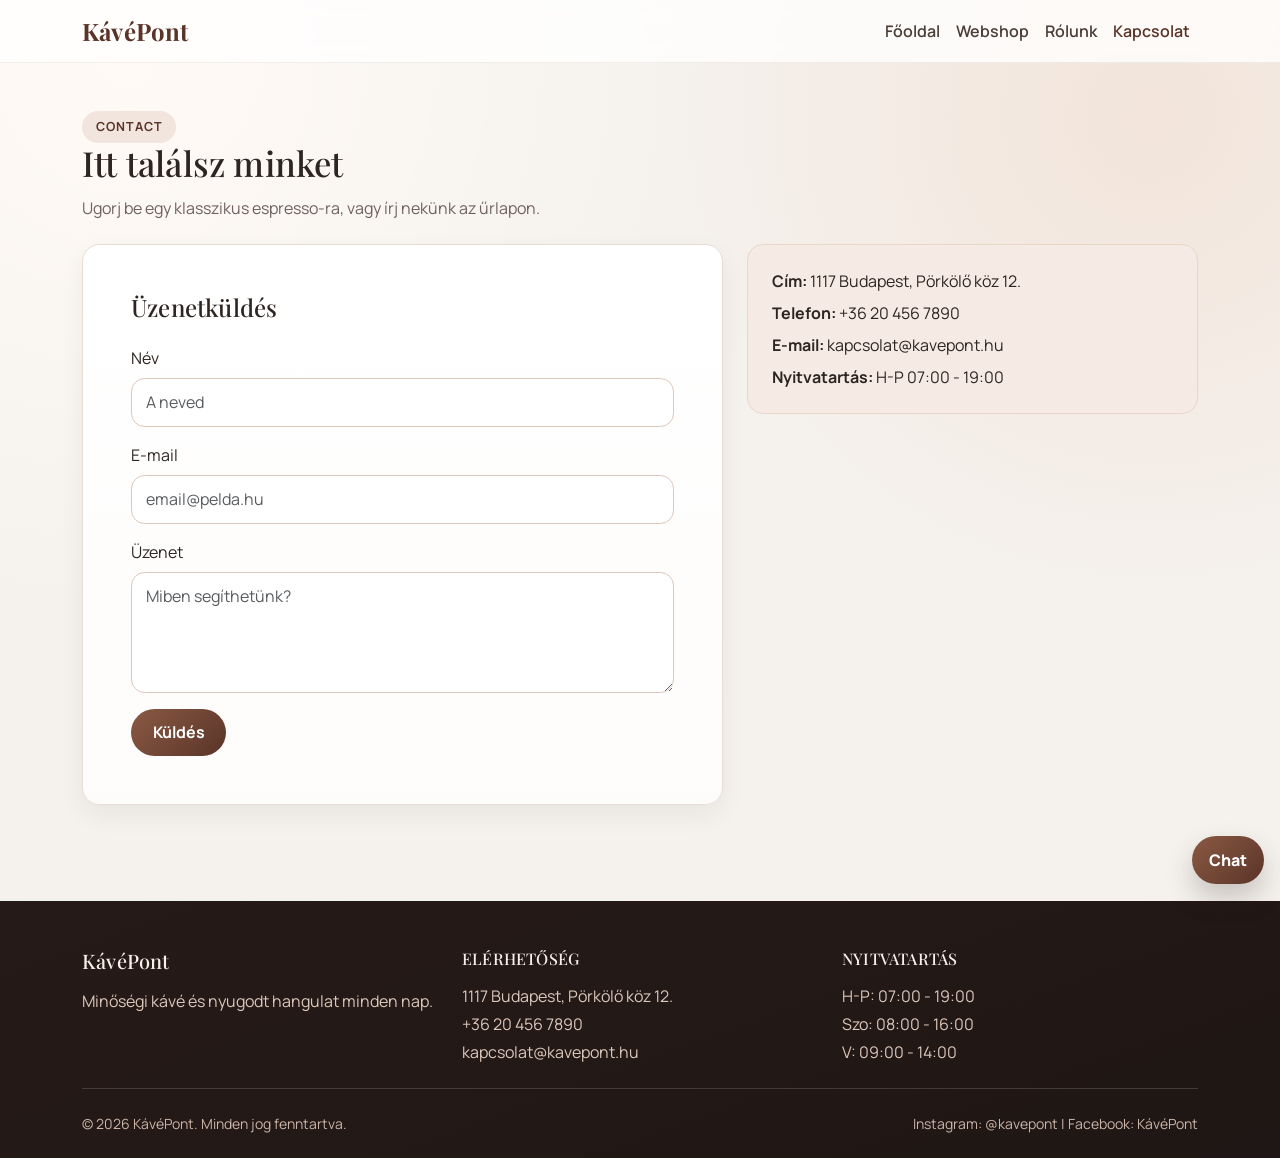
==== kapcsolat.html @ 7233e3cb "commit0304" ====
﻿<!DOCTYPE html>
<html lang="hu">
<head>
    <meta charset="UTF-8">
    <meta name="viewport" content="width=device-width, initial-scale=1.0">
    <title>KávéPont | Kapcsolat</title>
    <link rel="preconnect" href="https://fonts.googleapis.com">
    <link rel="preconnect" href="https://fonts.gstatic.com" crossorigin>
    <link href="https://fonts.googleapis.com/css2?family=Manrope:wght@400;500;600;700;800&family=Playfair+Display:wght@600;700;800&display=swap" rel="stylesheet">
    <link href="https://cdn.jsdelivr.net/npm/bootstrap@5.3.3/dist/css/bootstrap.min.css" rel="stylesheet" integrity="sha384-QWTKZyjpPEjISv5WaRU9OFeRpok6YctnYmDr5pNlyT2bRjXh0JMhjY6hW+ALEwIH" crossorigin="anonymous">
    <link rel="stylesheet" href="styles.css">
</head>
<body>
    <nav class="navbar navbar-expand-lg glass-nav sticky-top">
        <div class="container">
            <a class="navbar-brand brand-text" href="index.html">KávéPont</a>
            <button class="navbar-toggler" type="button" data-bs-toggle="collapse" data-bs-target="#mainNav" aria-controls="mainNav" aria-expanded="false" aria-label="Navigáció váltása">
                <span class="navbar-toggler-icon"></span>
            </button>
            <div class="collapse navbar-collapse" id="mainNav">
                <ul class="navbar-nav ms-auto mb-2 mb-lg-0">
                    <li class="nav-item"><a class="nav-link" href="index.html">Főoldal</a></li>
                    <li class="nav-item"><a class="nav-link" href="menu.html">Webshop</a></li>
                    <li class="nav-item"><a class="nav-link" href="rolunk.html">Rólunk</a></li>
                    <li class="nav-item"><a class="nav-link active" aria-current="page" href="kapcsolat.html">Kapcsolat</a></li>
                </ul>
            </div>
        </div>
    </nav>

    <main class="py-5">
        <div class="container">
            <div class="row g-4 align-items-center mb-2">
                <div class="col-lg-6 fade-up">
                    <span class="kicker">Contact</span>
                    <h1 class="section-title">Itt találsz minket</h1>
                    <p class="section-lead">Ugorj be egy klasszikus espresso-ra, vagy írj nekünk az űrlapon.</p>
                </div>
                <div class="col-lg-6 fade-up delay-1">

                </div>
            </div>

            <div class="row g-4">

                <div class="col-lg-7 fade-up delay-2">
                    <div class="soft-card p-4 p-md-5">
                        <h2 class="h4 mb-4">Üzenetküldés</h2>
                        <form>
                            <div class="mb-3">
                                <label for="name" class="form-label">Név</label>
                                <input type="text" class="form-control clean-input" id="name" placeholder="A neved">
                            </div>
                            <div class="mb-3">
                                <label for="email" class="form-label">E-mail</label>
                                <input type="email" class="form-control clean-input" id="email" placeholder="email@pelda.hu">
                            </div>
                            <div class="mb-3">
                                <label for="message" class="form-label">Üzenet</label>
                                <textarea class="form-control clean-input" id="message" rows="4" placeholder="Miben segíthetünk?"></textarea>
                            </div>
                            <button type="submit" class="btn btn-coffee">Küldés</button>
                        </form>
                    </div>
                </div>

                                <div class="col-lg-5 fade-up delay-1">
                    <div class="contact-block p-4">
                        <p class="mb-2"><strong>Cím:</strong> 1117 Budapest, Pörkölő köz 12.</p>
                        <p class="mb-2"><strong>Telefon:</strong> +36 20 456 7890</p>
                        <p class="mb-2"><strong>E-mail:</strong> kapcsolat@kavepont.hu</p>
                        <p class="mb-0"><strong>Nyitvatartás:</strong> H-P 07:00 - 19:00</p>
                    </div>
                </div>
            </div>
        </div>
    </main>

    <footer class="footer-section pt-5 pb-4">
        <div class="container">
            <div class="row g-4">
                <div class="col-md-4">
                    <h3 class="h5 mb-3">KávéPont</h3>
                    <p class="mb-0 text-footer">Minőségi kávé és nyugodt hangulat minden nap.</p>
                </div>
                <div class="col-md-4">
                    <h3 class="h6 text-uppercase mb-3">Elérhetőség</h3>
                    <p class="mb-1 text-footer">1117 Budapest, Pörkölő köz 12.</p>
                    <p class="mb-1 text-footer">+36 20 456 7890</p>
                    <p class="mb-0 text-footer">kapcsolat@kavepont.hu</p>
                </div>
                <div class="col-md-4">
                    <h3 class="h6 text-uppercase mb-3">Nyitvatartás</h3>
                    <p class="mb-1 text-footer">H-P: 07:00 - 19:00</p>
                    <p class="mb-1 text-footer">Szo: 08:00 - 16:00</p>
                    <p class="mb-0 text-footer">V: 09:00 - 14:00</p>
                </div>
            </div>
            <div class="d-flex flex-column flex-md-row justify-content-between align-items-md-center pt-4 mt-4 border-top footer-bottom">
                <small>&copy; 2026 KávéPont. Minden jog fenntartva.</small>
                <small>Instagram: @kavepont | Facebook: KávéPont</small>
            </div>
        </div>
    </footer>

    <script src="https://cdn.jsdelivr.net/npm/bootstrap@5.3.3/dist/js/bootstrap.bundle.min.js" integrity="sha384-YvpcrYf0tY3lHB60NNkmXc5s9fDVZLESaAA55NDzOxhy9GkcIdslK1eN7N6jIeHz" crossorigin="anonymous"></script>
    <script src="chatbot.js"></script>
</body>
</html>
---- styles.css ----
:root {
    --bg-main: #f5f2ee;
    --bg-soft: #fbf9f6;
    --bg-dark: #1f1715;
    --coffee-700: #5a3428;
    --coffee-500: #8a5a44;
    --coffee-300: #d8b9a7;
    --text-main: #2d2522;
    --text-soft: #6f625c;
    --line: #e8ddd4;
    --white: #ffffff;
}

* {
    box-sizing: border-box;
}

body {
    font-family: "Manrope", sans-serif;
    color: var(--text-main);
    background:
        radial-gradient(circle at 10% 5%, #fffaf5 0%, transparent 35%),
        radial-gradient(circle at 90% 10%, #f2e4da 0%, transparent 33%),
        var(--bg-main);
}

h1,
h2,
h3,
h4,
h5,
h6,
.brand-text {
    font-family: "Playfair Display", serif;
    letter-spacing: 0.2px;
}

.brand-text {
    color: var(--coffee-700);
    font-weight: 700;
    font-size: 1.5rem;
}

.glass-nav {
    background-color: rgba(255, 255, 255, 0.78) !important;
    backdrop-filter: blur(10px);
    border-bottom: 1px solid rgba(90, 52, 40, 0.08) !important;
}

.nav-link {
    font-weight: 600;
    color: #4b3d37;
}

.nav-link.active {
    color: var(--coffee-700) !important;
}

.hero-section {
    position: relative;
    padding: 5.5rem 0 4rem;
    overflow: hidden;
}

.hero-section::before {
    content: "";
    position: absolute;
    right: -120px;
    top: -120px;
    width: 360px;
    height: 360px;
    background: radial-gradient(circle, rgba(138, 90, 68, 0.22) 0%, rgba(138, 90, 68, 0) 70%);
    pointer-events: none;
}

.kicker {
    display: inline-block;
    padding: 0.42rem 0.85rem;
    border-radius: 999px;
    background-color: #f1e5dd;
    color: var(--coffee-700);
    font-size: 0.78rem;
    font-weight: 700;
    text-transform: uppercase;
    letter-spacing: 0.08em;
}

.hero-title {
    font-size: clamp(2rem, 4vw, 3.5rem);
    line-height: 1.08;
    margin-top: 1rem;
    margin-bottom: 1rem;
}

.hero-sub {
    color: var(--text-soft);
    font-size: 1.05rem;
    max-width: 560px;
}

.btn-coffee {
    background: linear-gradient(135deg, var(--coffee-500), var(--coffee-700));
    border: none;
    color: #fff;
    border-radius: 999px;
    padding: 0.72rem 1.35rem;
    font-weight: 700;
}

.btn-coffee:hover,
.btn-coffee:focus {
    color: #fff;
    filter: brightness(0.95);
}

.btn-coffee-outline {
    border: 1px solid #cfae9b;
    color: var(--coffee-700);
    background: #fff;
    border-radius: 999px;
    padding: 0.72rem 1.2rem;
    font-weight: 700;
}

.btn-coffee-outline:hover {
    background: #f5ebe4;
    color: var(--coffee-700);
}

.page-photo {
    width: 100%;
    max-height: 460px;
    object-fit: cover;
    border-radius: 1.2rem;
}

.hero-photo {
    box-shadow: 0 24px 55px rgba(48, 33, 24, 0.18);
}

.feature-photo {
    height: 220px;
    object-fit: cover;
}

.soft-card {
    border: 1px solid var(--line);
    background: linear-gradient(180deg, #fff 0%, #fefcfb 100%);
    border-radius: 1.1rem;
    box-shadow: 0 10px 26px rgba(29, 18, 13, 0.06);
}

.soft-card:hover {
    transform: translateY(-4px);
    box-shadow: 0 18px 36px rgba(29, 18, 13, 0.1);
    transition: 0.28s ease;
}

.stats-wrap {
    background: #fff;
    border: 1px solid var(--line);
    border-radius: 1rem;
    padding: 1.2rem;
}

.stat-number {
    font-family: "Playfair Display", serif;
    font-size: 1.7rem;
    color: var(--coffee-700);
    margin-bottom: 0.2rem;
}

.section-title {
    font-size: clamp(1.6rem, 2.7vw, 2.35rem);
    margin-bottom: 0.7rem;
}

.section-lead {
    color: var(--text-soft);
    max-width: 650px;
}

.menu-item {
    border: 1px solid var(--line);
    background-color: #fff;
    border-radius: 1rem;
}

.shop-card .price {
    font-size: 1.05rem;
}

.product-badge {
    border: 1px solid #dec7b9;
    color: #6a4637 !important;
    font-weight: 700;
}

.qty-wrap {
    display: flex;
    align-items: center;
    gap: 0.25rem;
}

.qty-input {
    width: 76px;
    text-align: center;
}

.cart-panel {
    position: sticky;
    top: 88px;
}

.cart-count {
    background: #f1e5dd;
    border: 1px solid #dec7b9;
    color: #6a4637;
    font-weight: 700;
}

.cart-list {
    border-top: 1px solid var(--line);
    border-bottom: 1px solid var(--line);
    padding-top: 0.85rem;
    padding-bottom: 0.85rem;
}

.cart-item {
    display: flex;
    justify-content: space-between;
    align-items: center;
    gap: 0.75rem;
    margin-bottom: 0.55rem;
    color: var(--text-main);
}

.cart-item:last-child {
    margin-bottom: 0;
}

.cart-empty {
    color: var(--text-soft);
    margin-bottom: 0;
}

.btn-remove {
    border: 1px solid #d3b9aa;
    color: var(--coffee-700);
    background: #fff;
    border-radius: 999px;
    font-weight: 700;
}

.btn-remove:hover {
    background: #f5ebe4;
    color: var(--coffee-700);
}

.cart-summary {
    background: #f8f3ee;
    border: 1px solid #e8d6ca;
    border-radius: 0.9rem;
    padding: 0.9rem 1rem;
}

.total-row {
    padding-top: 0.45rem;
    margin-top: 0.35rem;
    border-top: 1px dashed #cfb5a4;
    font-size: 1.02rem;
}

.price {
    color: var(--coffee-700);
    font-weight: 800;
}

.about-box,
.contact-block {
    background-color: #f5ebe4;
    border: 1px solid #e8d6ca;
    border-radius: 1rem;
}

.story-card {
    border: 1px solid #e8d6ca;
    background: linear-gradient(180deg, #fffdfc 0%, #f8efe8 100%);
}

.timeline-wrap {
    border: 1px solid #eadccf;
    background: linear-gradient(145deg, #fffefc 0%, #f7eee7 100%);
}

.milestone-card {
    background: #fff;
    border: 1px solid #e9ddd4;
    border-radius: 0.9rem;
    padding: 1rem;
}

.milestone-year {
    font-family: "Playfair Display", serif;
    font-weight: 700;
    color: var(--coffee-700);
    margin-bottom: 0.35rem;
}

.clean-input {
    border-radius: 0.85rem;
    border-color: #dcc7bb;
    padding: 0.72rem 0.9rem;
}

.clean-input:focus {
    border-color: #b07a61;
    box-shadow: 0 0 0 0.25rem rgba(176, 122, 97, 0.18);
}

.footer-section {
    background: linear-gradient(160deg, #261a17 0%, #1f1715 100%);
    color: #f8efe8;
    margin-top: 3rem;
}

.text-footer {
    color: #dcc7bb;
}

.footer-bottom {
    border-color: rgba(255, 255, 255, 0.15) !important;
    color: #cbb4a8;
}

.fade-up {
    animation: fadeUp 0.75s ease both;
}

.delay-1 {
    animation-delay: 0.12s;
}

.delay-2 {
    animation-delay: 0.24s;
}

.delay-3 {
    animation-delay: 0.36s;
}

@keyframes fadeUp {
    from {
        opacity: 0;
        transform: translateY(16px);
    }
    to {
        opacity: 1;
        transform: translateY(0);
    }
}

@media (max-width: 991px) {
    .hero-section {
        padding-top: 4rem;
    }

    .hero-sub {
        max-width: 100%;
    }
}

/* Webshop redesign */
.shop-main {
    position: relative;
}

.shop-main::before {
    content: "";
    position: absolute;
    inset: 1.8rem auto auto 6%;
    width: 220px;
    height: 220px;
    background: radial-gradient(circle, rgba(138, 90, 68, 0.2) 0%, rgba(138, 90, 68, 0) 70%);
    pointer-events: none;
    z-index: -1;
}

.shop-main::after {
    content: "";
    position: absolute;
    inset: auto 5% 2.2rem auto;
    width: 260px;
    height: 260px;
    background: radial-gradient(circle, rgba(216, 185, 167, 0.35) 0%, rgba(216, 185, 167, 0) 72%);
    pointer-events: none;
    z-index: -1;
}

.shop-hero {
    border: 1px solid #eadccf;
    background: linear-gradient(130deg, #fffefc 0%, #f8f0ea 54%, #f4e7de 100%);
    box-shadow: 0 20px 48px rgba(45, 28, 20, 0.09);
}

.shop-hero-photo {
    height: 100%;
    min-height: 280px;
    border-radius: 0;
    object-fit: cover;
}

.shop-hero-media {
    border-left: 1px solid rgba(120, 78, 59, 0.14);
}

.shop-highlights {
    display: flex;
    flex-wrap: wrap;
    gap: 0.55rem;
}

.shop-pill {
    border: 1px solid #d7bcae;
    border-radius: 999px;
    padding: 0.45rem 0.78rem;
    font-size: 0.83rem;
    font-weight: 700;
    color: #6a4637;
    background: rgba(255, 255, 255, 0.78);
}

.shop-grid-head {
    border: 1px solid #eadccf;
    border-radius: 1rem;
    padding: 1rem 1.15rem;
    background: rgba(255, 255, 255, 0.72);
    backdrop-filter: blur(3px);
}

.shop-count {
    border: 1px solid #dec7b9;
    border-radius: 999px;
    background: #fff;
    color: #6a4637;
    font-weight: 700;
    font-size: 0.86rem;
    padding: 0.34rem 0.78rem;
}

.products-grid > [class*="col-"] {
    display: flex;
}

.product-card {
    width: 100%;
    border: 1px solid #eadacd;
    background: linear-gradient(180deg, #fffeff 0%, #fcf6f1 100%);
    transition: transform 0.28s ease, box-shadow 0.28s ease;
}

.product-card .feature-photo {
    height: 214px;
    transition: transform 0.32s ease;
}

.product-card:hover {
    transform: translateY(-6px);
    box-shadow: 0 20px 34px rgba(33, 20, 14, 0.12);
}

.product-card:hover .feature-photo {
    transform: scale(1.035);
}

.product-badge {
    border: 1px solid #d6b9a9;
    color: #6a4637 !important;
    background: #fffaf6 !important;
    font-weight: 800;
    letter-spacing: 0.02em;
}

.product-copy {
    min-height: 48px;
}

.product-meta {
    border-top: 1px dashed #dec8ba;
    padding-top: 0.75rem;
}

.qty-wrap-modern {
    border: 1px solid #dbc3b4;
    border-radius: 999px;
    background: #fff;
    padding: 0.22rem 0.32rem 0.22rem 0.66rem;
    gap: 0.45rem;
}

.qty-wrap-modern .form-label {
    font-size: 0.78rem;
    color: var(--text-soft);
    font-weight: 700;
}

.qty-wrap-modern .qty-input {
    width: 66px;
    height: 2rem;
    border: 0;
    background: #f7eee8;
    border-radius: 999px;
    font-weight: 700;
    padding: 0.2rem 0.35rem;
}

.qty-wrap-modern .qty-input:focus {
    box-shadow: 0 0 0 0.16rem rgba(176, 122, 97, 0.2);
}

.cart-aside .cart-panel {
    background: linear-gradient(165deg, #fffdfa 0%, #f8ede4 100%);
    border: 1px solid #e6d3c7;
    box-shadow: 0 16px 34px rgba(31, 20, 14, 0.1);
}

.cart-nav-btn {
    display: inline-flex;
    align-items: center;
}

.shop-cart-modal {
    border: 1px solid #e6d3c7;
    border-radius: 1rem;
    background: linear-gradient(165deg, #fffdfa 0%, #f8ede4 100%);
}

.shop-cart-modal .modal-body {
    padding-top: 0.5rem;
}

.cart-helper {
    color: var(--text-soft);
    font-size: 0.9rem;
}

.cart-list {
    max-height: 290px;
    overflow-y: auto;
    scrollbar-width: thin;
}

.cart-item {
    padding: 0.5rem 0;
    margin-bottom: 0;
    border-bottom: 1px dashed #d7bfae;
}

.cart-item:last-child {
    border-bottom: 0;
}

.checkout-note {
    color: var(--text-soft);
    font-size: 0.84rem;
}

@media (max-width: 991px) {
    .shop-hero-media {
        border-left: 0;
        border-top: 1px solid rgba(120, 78, 59, 0.14);
    }

    .shop-hero-photo {
        min-height: 240px;
    }

    .shop-grid-head {
        padding: 0.95rem 1rem;
    }
}

@media (max-width: 575px) {
    .product-copy {
        min-height: auto;
    }

    .product-meta {
        align-items: flex-start !important;
        flex-direction: column;
        gap: 0.7rem;
    }

    .qty-wrap-modern {
        width: 100%;
        justify-content: space-between;
    }
}

/* Chatbot */
.chatbot-widget {
    position: fixed;
    right: 1rem;
    bottom: 1rem;
    z-index: 1200;
    display: flex;
    flex-direction: column;
    align-items: flex-end;
    gap: 0.7rem;
}

.chatbot-toggle {
    border: 0;
    border-radius: 999px;
    padding: 0.75rem 1.05rem;
    font-weight: 800;
    color: #fff;
    background: linear-gradient(135deg, var(--coffee-500), var(--coffee-700));
    box-shadow: 0 14px 28px rgba(40, 25, 17, 0.22);
    transition: transform 0.2s ease, filter 0.2s ease;
}

.chatbot-toggle:hover {
    transform: translateY(-2px);
    filter: brightness(0.96);
}

.chatbot-panel {
    width: min(360px, calc(100vw - 1.4rem));
    max-height: min(72vh, 560px);
    display: none;
    flex-direction: column;
    border: 1px solid #e3d1c5;
    border-radius: 1rem;
    overflow: hidden;
    background: #fffdfa;
    box-shadow: 0 22px 42px rgba(28, 19, 14, 0.2);
}

.chatbot-panel.is-open {
    display: flex;
    animation: chatbotIn 0.2s ease;
}

.chatbot-header {
    display: flex;
    justify-content: space-between;
    align-items: center;
    gap: 1rem;
    padding: 0.9rem 0.95rem;
    background: linear-gradient(170deg, #f6e8de 0%, #fdf7f2 100%);
    border-bottom: 1px solid #eadacc;
}

.chatbot-title {
    margin: 0;
    font-family: "Playfair Display", serif;
    font-size: 1rem;
    color: var(--coffee-700);
}

.chatbot-subtitle {
    margin: 0.1rem 0 0;
    font-size: 0.77rem;
    color: var(--text-soft);
}

.chatbot-close {
    border: 1px solid #d6b9a8;
    border-radius: 999px;
    width: 1.9rem;
    height: 1.9rem;
    background: #fff;
    color: #6a4637;
    font-weight: 800;
    line-height: 1;
}

.chatbot-quick {
    display: flex;
    flex-wrap: wrap;
    gap: 0.38rem;
    padding: 0.72rem 0.8rem 0.4rem;
    border-bottom: 1px solid #f0dfd4;
    background: #fffcf9;
}

.chatbot-quick button {
    border: 1px solid #dcc2b3;
    border-radius: 999px;
    background: #fff;
    color: #654537;
    font-size: 0.76rem;
    font-weight: 700;
    padding: 0.32rem 0.62rem;
    transition: background-color 0.2s ease, border-color 0.2s ease;
}

.chatbot-quick button:hover {
    background: #f8ede5;
    border-color: #cea894;
}

.chatbot-messages {
    min-height: 210px;
    max-height: 340px;
    overflow-y: auto;
    padding: 0.95rem;
    display: flex;
    flex-direction: column;
    gap: 0.62rem;
    background:
        radial-gradient(circle at 100% 0%, #fff4ec 0%, transparent 35%),
        #fffdfa;
}

.chatbot-row {
    display: flex;
}

.chatbot-row.user {
    justify-content: flex-end;
}

.chatbot-row.bot {
    justify-content: flex-start;
}

.chatbot-bubble {
    margin: 0;
    border-radius: 0.88rem;
    padding: 0.6rem 0.72rem;
    max-width: 88%;
    font-size: 0.9rem;
    line-height: 1.35;
    white-space: pre-line;
}

.chatbot-row.bot .chatbot-bubble {
    background: #f2e6dc;
    color: #4a3831;
}

.chatbot-row.user .chatbot-bubble {
    background: linear-gradient(135deg, var(--coffee-500), var(--coffee-700));
    color: #fff;
}

.chatbot-bubble.typing {
    font-style: italic;
    opacity: 0.82;
}

.chatbot-form {
    display: flex;
    gap: 0.5rem;
    padding: 0.78rem;
    border-top: 1px solid #eadacc;
    background: #fff;
}

.chatbot-form input {
    flex: 1;
    min-width: 0;
    border: 1px solid #dbc3b4;
    border-radius: 999px;
    padding: 0.54rem 0.78rem;
    font-size: 0.9rem;
}

.chatbot-form input:focus {
    outline: 0;
    border-color: #b07a61;
    box-shadow: 0 0 0 0.2rem rgba(176, 122, 97, 0.14);
}

.chatbot-form button {
    border: 0;
    border-radius: 999px;
    padding: 0.54rem 0.86rem;
    background: var(--coffee-700);
    color: #fff;
    font-weight: 700;
}

.chatbot-form button:disabled {
    opacity: 0.65;
    cursor: not-allowed;
}

.chatbot-note {
    margin: 0;
    padding: 0 0.85rem 0.76rem;
    color: var(--text-soft);
    font-size: 0.72rem;
    background: #fff;
}

@keyframes chatbotIn {
    from {
        opacity: 0;
        transform: translateY(8px) scale(0.985);
    }
    to {
        opacity: 1;
        transform: translateY(0) scale(1);
    }
}

@media (max-width: 575px) {
    .chatbot-widget {
        right: 0.6rem;
        bottom: 0.6rem;
    }

    .chatbot-toggle {
        padding: 0.72rem 0.95rem;
    }
}
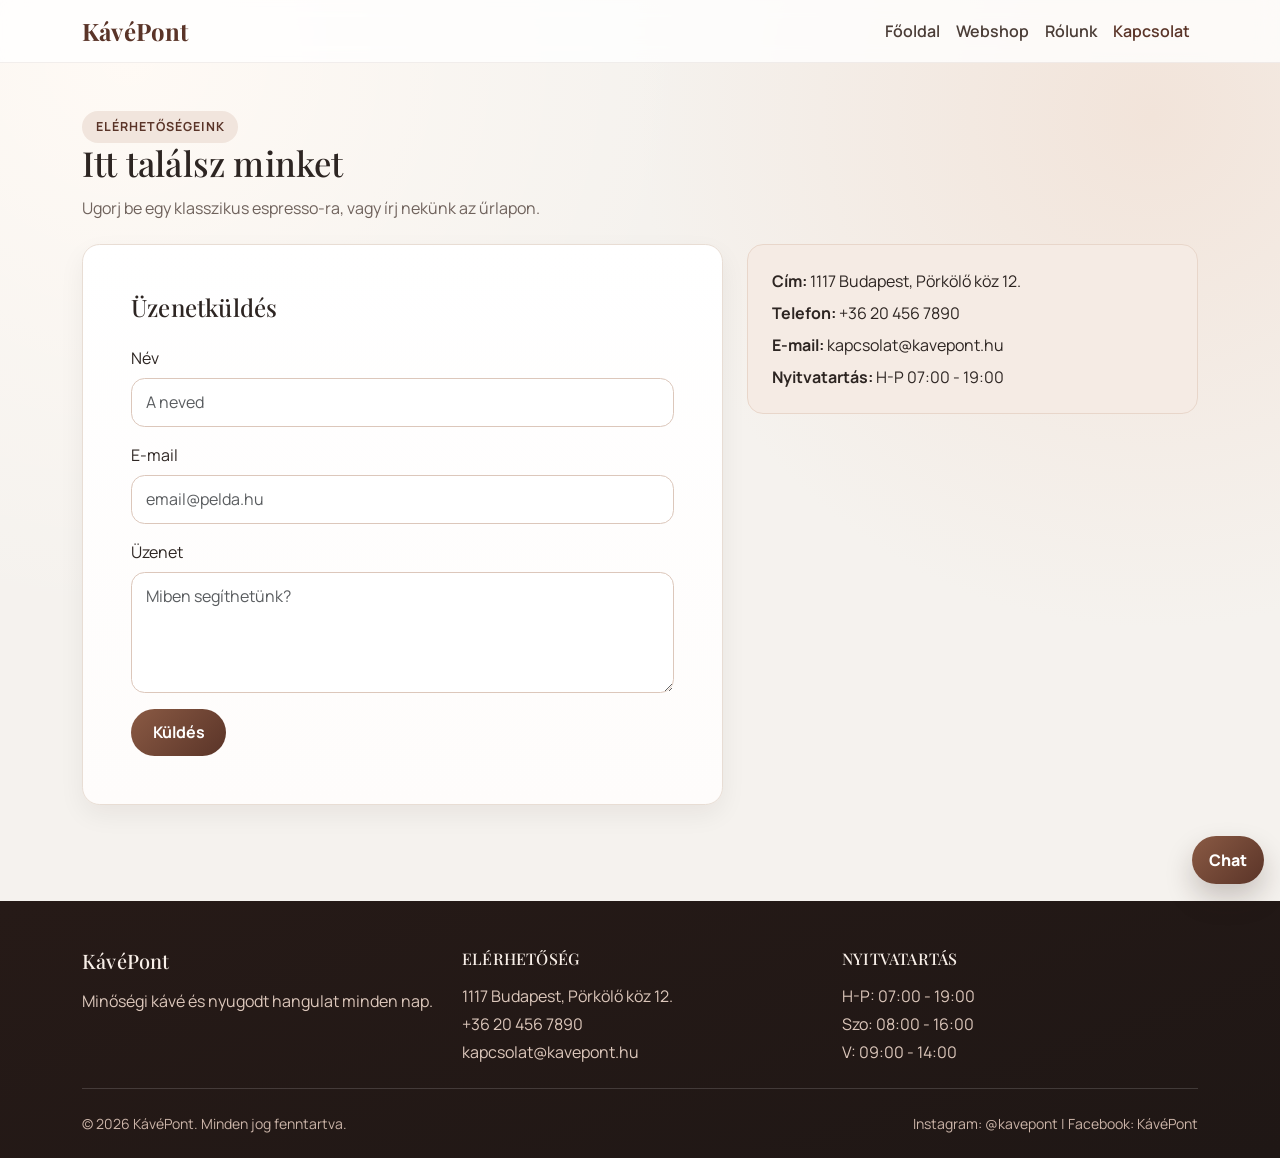
==== commit 5e55c75e: "javitasok" ====
--- a/kapcsolat.html
+++ b/kapcsolat.html
@@ -32,7 +32,7 @@
         <div class="container">
             <div class="row g-4 align-items-center mb-2">
                 <div class="col-lg-6 fade-up">
-                    <span class="kicker">Contact</span>
+                    <span class="kicker">Elérhetőségeink</span>
                     <h1 class="section-title">Itt találsz minket</h1>
                     <p class="section-lead">Ugorj be egy klasszikus espresso-ra, vagy írj nekünk az űrlapon.</p>
                 </div>
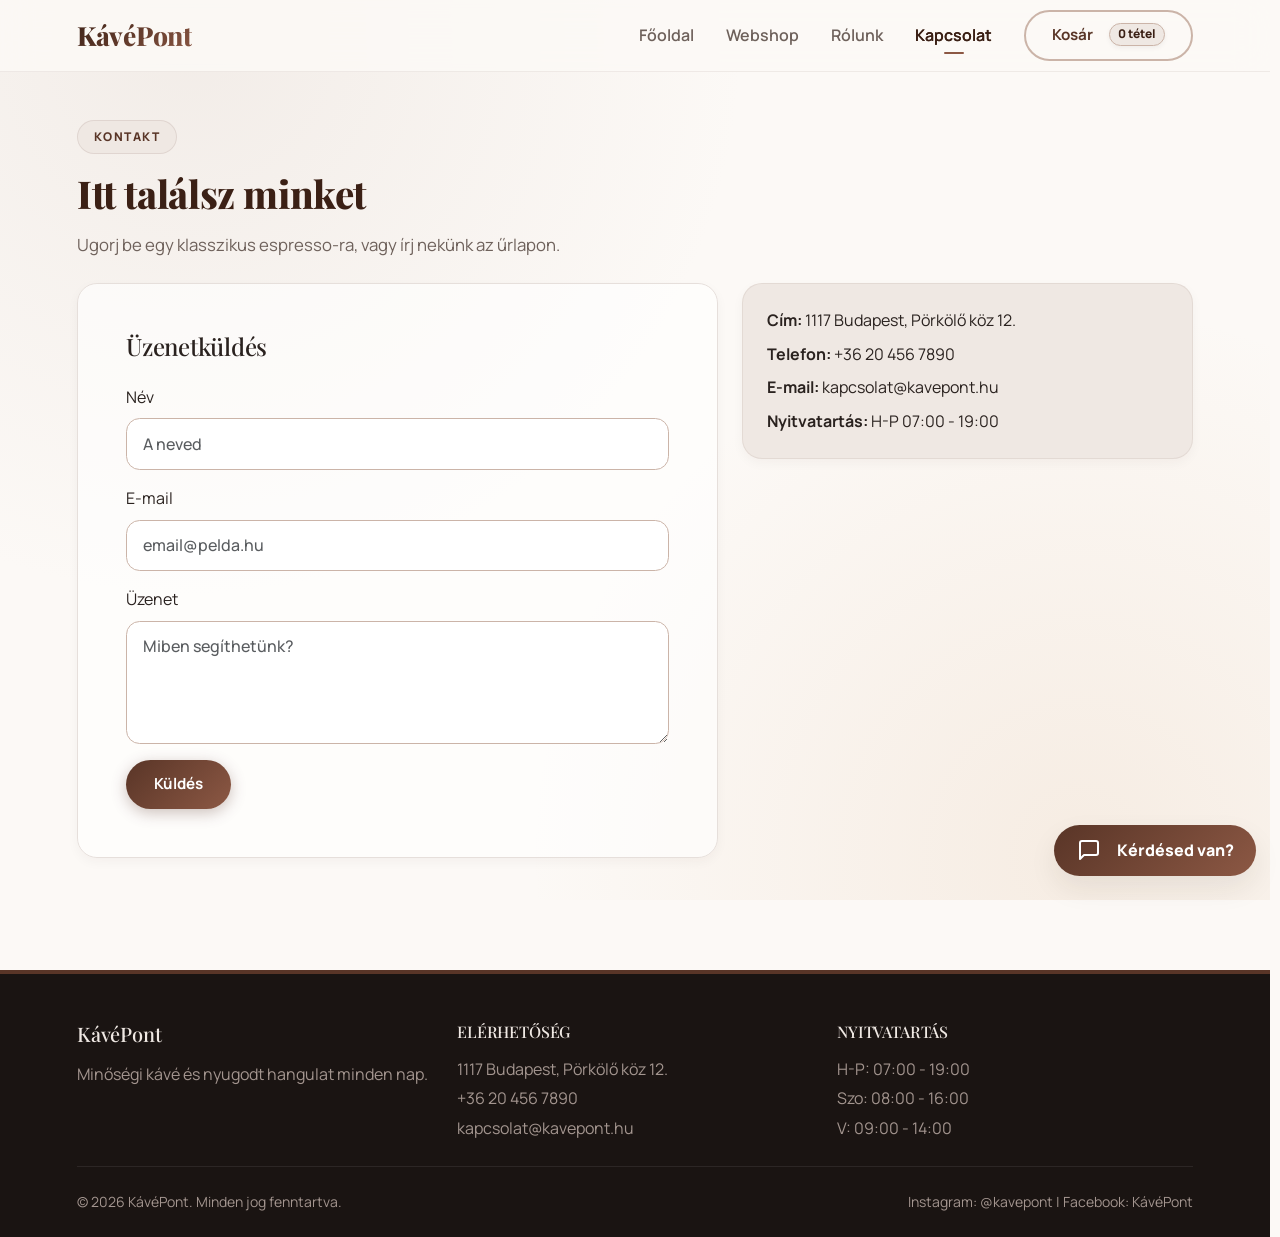
==== commit 5342dd27: "vego simitasok" ====
--- a/kapcsolat.html
+++ b/kapcsolat.html
@@ -1,20 +1,26 @@
 ﻿<!DOCTYPE html>
 <html lang="hu">
+
 <head>
     <meta charset="UTF-8">
     <meta name="viewport" content="width=device-width, initial-scale=1.0">
     <title>KávéPont | Kapcsolat</title>
     <link rel="preconnect" href="https://fonts.googleapis.com">
     <link rel="preconnect" href="https://fonts.gstatic.com" crossorigin>
-    <link href="https://fonts.googleapis.com/css2?family=Manrope:wght@400;500;600;700;800&family=Playfair+Display:wght@600;700;800&display=swap" rel="stylesheet">
-    <link href="https://cdn.jsdelivr.net/npm/bootstrap@5.3.3/dist/css/bootstrap.min.css" rel="stylesheet" integrity="sha384-QWTKZyjpPEjISv5WaRU9OFeRpok6YctnYmDr5pNlyT2bRjXh0JMhjY6hW+ALEwIH" crossorigin="anonymous">
+    <link
+        href="https://fonts.googleapis.com/css2?family=Manrope:wght@400;500;600;700;800&family=Playfair+Display:wght@600;700;800&display=block"
+        rel="stylesheet">
+    <link href="https://cdn.jsdelivr.net/npm/bootstrap@5.3.3/dist/css/bootstrap.min.css" rel="stylesheet"
+        integrity="sha384-QWTKZyjpPEjISv5WaRU9OFeRpok6YctnYmDr5pNlyT2bRjXh0JMhjY6hW+ALEwIH" crossorigin="anonymous">
     <link rel="stylesheet" href="styles.css">
 </head>
+
 <body>
-    <nav class="navbar navbar-expand-lg glass-nav sticky-top">
+    <nav class="navbar navbar-expand-lg glass-nav">
         <div class="container">
             <a class="navbar-brand brand-text" href="index.html">KávéPont</a>
-            <button class="navbar-toggler" type="button" data-bs-toggle="collapse" data-bs-target="#mainNav" aria-controls="mainNav" aria-expanded="false" aria-label="Navigáció váltása">
+            <button class="navbar-toggler" type="button" data-bs-toggle="collapse" data-bs-target="#mainNav"
+                aria-controls="mainNav" aria-expanded="false" aria-label="Navigáció váltása">
                 <span class="navbar-toggler-icon"></span>
             </button>
             <div class="collapse navbar-collapse" id="mainNav">
@@ -22,8 +28,16 @@
                     <li class="nav-item"><a class="nav-link" href="index.html">Főoldal</a></li>
                     <li class="nav-item"><a class="nav-link" href="menu.html">Webshop</a></li>
                     <li class="nav-item"><a class="nav-link" href="rolunk.html">Rólunk</a></li>
-                    <li class="nav-item"><a class="nav-link active" aria-current="page" href="kapcsolat.html">Kapcsolat</a></li>
+                    <li class="nav-item"><a class="nav-link active" aria-current="page"
+                            href="kapcsolat.html">Kapcsolat</a></li>
                 </ul>
+                <div class="d-flex ms-lg-3 mt-3 mt-lg-0">
+                    <button type="button" class="btn btn-coffee-outline cart-nav-btn" data-bs-toggle="modal"
+                        data-bs-target="#cartModal">
+                        Kosár
+                        <span id="cart-count" class="badge rounded-pill cart-count ms-2">0 tétel</span>
+                    </button>
+                </div>
             </div>
         </div>
     </nav>
@@ -32,7 +46,7 @@
         <div class="container">
             <div class="row g-4 align-items-center mb-2">
                 <div class="col-lg-6 fade-up">
-                    <span class="kicker">Elérhetőségeink</span>
+                    <span class="kicker">Kontakt</span>
                     <h1 class="section-title">Itt találsz minket</h1>
                     <p class="section-lead">Ugorj be egy klasszikus espresso-ra, vagy írj nekünk az űrlapon.</p>
                 </div>
@@ -53,18 +67,20 @@
                             </div>
                             <div class="mb-3">
                                 <label for="email" class="form-label">E-mail</label>
-                                <input type="email" class="form-control clean-input" id="email" placeholder="email@pelda.hu">
+                                <input type="email" class="form-control clean-input" id="email"
+                                    placeholder="email@pelda.hu">
                             </div>
                             <div class="mb-3">
                                 <label for="message" class="form-label">Üzenet</label>
-                                <textarea class="form-control clean-input" id="message" rows="4" placeholder="Miben segíthetünk?"></textarea>
+                                <textarea class="form-control clean-input" id="message" rows="4"
+                                    placeholder="Miben segíthetünk?"></textarea>
                             </div>
-                            <button type="submit" class="btn btn-coffee">Küldés</button>
+                            <button type="submit" class="btn btn-coffee" id="contact-submit-btn">Küldés</button>
                         </form>
                     </div>
                 </div>
 
-                                <div class="col-lg-5 fade-up delay-1">
+                <div class="col-lg-5 fade-up delay-1">
                     <div class="contact-block p-4">
                         <p class="mb-2"><strong>Cím:</strong> 1117 Budapest, Pörkölő köz 12.</p>
                         <p class="mb-2"><strong>Telefon:</strong> +36 20 456 7890</p>
@@ -96,19 +112,41 @@
                     <p class="mb-0 text-footer">V: 09:00 - 14:00</p>
                 </div>
             </div>
-            <div class="d-flex flex-column flex-md-row justify-content-between align-items-md-center pt-4 mt-4 border-top footer-bottom">
+            <div
+                class="d-flex flex-column flex-md-row justify-content-between align-items-md-center pt-4 mt-4 border-top footer-bottom">
                 <small>&copy; 2026 KávéPont. Minden jog fenntartva.</small>
                 <small>Instagram: @kavepont | Facebook: KávéPont</small>
             </div>
         </div>
     </footer>
 
-    <script src="https://cdn.jsdelivr.net/npm/bootstrap@5.3.3/dist/js/bootstrap.bundle.min.js" integrity="sha384-YvpcrYf0tY3lHB60NNkmXc5s9fDVZLESaAA55NDzOxhy9GkcIdslK1eN7N6jIeHz" crossorigin="anonymous"></script>
+    <script src="https://cdn.jsdelivr.net/npm/bootstrap@5.3.3/dist/js/bootstrap.bundle.min.js"
+        integrity="sha384-YvpcrYf0tY3lHB60NNkmXc5s9fDVZLESaAA55NDzOxhy9GkcIdslK1eN7N6jIeHz"
+        crossorigin="anonymous"></script>
+    <script src="cart.js"></script>
     <script src="chatbot.js"></script>
+    <script>
+        const contactForm = document.querySelector('form');
+        const contactBtn = document.getElementById('contact-submit-btn');
+        if (contactForm) {
+            contactForm.addEventListener('submit', function (e) {
+                e.preventDefault();
+                const origText = contactBtn.textContent;
+                contactBtn.innerHTML = '<span class="spinner-border spinner-border-sm" role="status" aria-hidden="true"></span> Küldés...';
+                contactBtn.disabled = true;
+                setTimeout(() => {
+                    contactBtn.innerHTML = 'Sikeresen elküldve! <svg width="1em" height="1em" viewBox="0 0 16 16" class="bi bi-check-circle-fill ms-1" fill="currentColor" xmlns="http://www.w3.org/2000/svg"><path d="M16 8A8 8 0 1 1 0 8a8 8 0 0 1 16 0zm-3.97-3.03a.75.75 0 0 0-1.08.022L7.477 9.417 5.384 7.323a.75.75 0 0 0-1.06 1.06L6.97 11.03a.75.75 0 0 0 1.079-.02l3.992-4.99a.75.75 0 0 0-.01-1.05z"/></svg>';
+                    contactBtn.classList.replace('btn-coffee', 'btn-success');
+                    contactForm.reset();
+                    setTimeout(() => {
+                        contactBtn.textContent = origText;
+                        contactBtn.classList.replace('btn-success', 'btn-coffee');
+                        contactBtn.disabled = false;
+                    }, 3500);
+                }, 1200);
+            });
+        }
+    </script>
 </body>
-</html>
 
-
-
-
-
+</html>
--- a/styles.css
+++ b/styles.css
@@ -1,27 +1,76 @@
 :root {
-    --bg-main: #f5f2ee;
-    --bg-soft: #fbf9f6;
-    --bg-dark: #1f1715;
-    --coffee-700: #5a3428;
-    --coffee-500: #8a5a44;
-    --coffee-300: #d8b9a7;
-    --text-main: #2d2522;
-    --text-soft: #6f625c;
-    --line: #e8ddd4;
+    --bg-main: #fcf9f6;
+    --bg-soft: #ffffff;
+    --bg-dark: #1a1412;
+    --coffee-900: #3b2015;
+    --coffee-700: #593527;
+    --coffee-500: #8c5844;
+    --coffee-300: #cbb4a8;
+    --coffee-100: #efe8e3;
+    --text-main: #2a221f;
+    --text-soft: #6e615b;
+    --text-muter: #a3958f;
+    --line: #e6dfdb;
     --white: #ffffff;
+    --accent: #d4a373;
+
+    --shadow-sm: 0 4px 12px rgba(42, 34, 31, 0.04);
+    --shadow-md: 0 12px 28px rgba(42, 34, 31, 0.08);
+    --shadow-lg: 0 24px 48px rgba(42, 34, 31, 0.12);
+    --shadow-hover: 0 16px 36px rgba(140, 88, 68, 0.15);
+
+    --radius-md: 0.85rem;
+    --radius-lg: 1.25rem;
+    --radius-xl: 1.75rem;
+    --radius-pill: 9999px;
+
+    --transition: all 0.3s cubic-bezier(0.25, 1, 0.5, 1);
 }
 
 * {
     box-sizing: border-box;
+}
+
+::selection {
+    background-color: var(--coffee-300);
+    color: var(--coffee-900);
+}
+
+::-webkit-scrollbar {
+    width: 10px;
+}
+
+::-webkit-scrollbar-track {
+    background: var(--bg-main);
+}
+
+::-webkit-scrollbar-thumb {
+    background: var(--coffee-300);
+    border-radius: var(--radius-pill);
+    border: 3px solid var(--bg-main);
+}
+
+::-webkit-scrollbar-thumb:hover {
+    background: var(--coffee-500);
+}
+
+html {
+    scrollbar-gutter: stable;
+    overflow-y: scroll;
+    /* Force vertical scroll space */
 }
 
 body {
     font-family: "Manrope", sans-serif;
     color: var(--text-main);
-    background:
-        radial-gradient(circle at 10% 5%, #fffaf5 0%, transparent 35%),
-        radial-gradient(circle at 90% 10%, #f2e4da 0%, transparent 33%),
-        var(--bg-main);
+    background: var(--bg-main);
+    background-image:
+        radial-gradient(circle at 15% 5%, rgba(228, 218, 211, 0.4) 0%, transparent 40%),
+        radial-gradient(circle at 85% 95%, rgba(212, 163, 115, 0.15) 0%, transparent 40%);
+    background-attachment: fixed;
+    line-height: 1.6;
+    margin: 0;
+    padding: 0;
 }
 
 h1,
@@ -32,198 +81,388 @@
 h6,
 .brand-text {
     font-family: "Playfair Display", serif;
-    letter-spacing: 0.2px;
+    letter-spacing: -0.01em;
+    color: var(--coffee-900);
 }
 
 .brand-text {
-    color: var(--coffee-700);
-    font-weight: 700;
-    font-size: 1.5rem;
-}
-
+    font-weight: 800;
+    font-size: 1.65rem;
+    background: linear-gradient(135deg, var(--coffee-900), var(--coffee-500));
+    -webkit-background-clip: text;
+    background-clip: text;
+    -webkit-text-fill-color: transparent;
+}
+
+/* Navbar CSS */
 .glass-nav {
-    background-color: rgba(255, 255, 255, 0.78) !important;
-    backdrop-filter: blur(10px);
-    border-bottom: 1px solid rgba(90, 52, 40, 0.08) !important;
+    background-color: rgba(252, 249, 246, 0.85) !important;
+    backdrop-filter: blur(16px);
+    -webkit-backdrop-filter: blur(16px);
+    border-bottom: 1px solid rgba(89, 53, 39, 0.08) !important;
+    padding: 0.5rem 0;
+    min-height: 72px;
+    display: flex;
+    align-items: center;
+    position: sticky;
+    top: 0;
+    z-index: 1030;
+    transition: background-color 0.3s ease, backdrop-filter 0.3s ease !important;
+}
+
+@media (min-width: 992px) {
+    .glass-nav {
+        height: 72px;
+        padding: 0;
+    }
 }
 
 .nav-link {
     font-weight: 600;
-    color: #4b3d37;
+    color: var(--text-soft);
+    position: relative;
+    padding: 0.5rem 1rem !important;
+    display: block;
+    width: fit-content;
+    white-space: nowrap;
+    transition: color 0.2s ease;
+}
+
+.nav-link::after {
+    content: '';
+    position: absolute;
+    bottom: 2px;
+    left: 50%;
+    transform: translateX(-50%);
+    width: 0;
+    height: 2px;
+    background-color: var(--coffee-500);
+    transition: width 0.3s cubic-bezier(0.25, 1, 0.5, 1);
+    border-radius: 2px;
+}
+
+.nav-link:hover {
+    color: var(--coffee-900);
+}
+
+.nav-link:hover::after,
+.nav-link.active::after {
+    width: 20px;
 }
 
 .nav-link.active {
-    color: var(--coffee-700) !important;
-}
-
+    color: var(--coffee-900) !important;
+    text-shadow: 0 0 .65px var(--coffee-900);
+    /* Avoid bold shifts */
+}
+
+/* Hero Section */
 .hero-section {
     position: relative;
-    padding: 5.5rem 0 4rem;
+    padding: 7rem 0 5rem;
     overflow: hidden;
 }
 
 .hero-section::before {
     content: "";
     position: absolute;
-    right: -120px;
-    top: -120px;
-    width: 360px;
-    height: 360px;
-    background: radial-gradient(circle, rgba(138, 90, 68, 0.22) 0%, rgba(138, 90, 68, 0) 70%);
+    right: -10vw;
+    top: -10vw;
+    width: 45vw;
+    height: 45vw;
+    background: radial-gradient(circle, rgba(212, 163, 115, 0.15) 0%, rgba(255, 255, 255, 0) 70%);
     pointer-events: none;
+    z-index: -1;
 }
 
 .kicker {
     display: inline-block;
-    padding: 0.42rem 0.85rem;
-    border-radius: 999px;
-    background-color: #f1e5dd;
+    padding: 0.4rem 1rem;
+    border-radius: var(--radius-pill);
+    background-color: var(--coffee-100);
     color: var(--coffee-700);
-    font-size: 0.78rem;
-    font-weight: 700;
+    font-size: 0.75rem;
+    font-weight: 800;
     text-transform: uppercase;
-    letter-spacing: 0.08em;
+    letter-spacing: 0.12em;
+    margin-bottom: 1rem;
+    border: 1px solid rgba(89, 53, 39, 0.1);
 }
 
 .hero-title {
-    font-size: clamp(2rem, 4vw, 3.5rem);
-    line-height: 1.08;
-    margin-top: 1rem;
-    margin-bottom: 1rem;
+    font-size: clamp(2.5rem, 5vw, 4rem);
+    line-height: 1.1;
+    margin-bottom: 1.25rem;
+    font-weight: 800;
 }
 
 .hero-sub {
     color: var(--text-soft);
-    font-size: 1.05rem;
-    max-width: 560px;
-}
-
+    font-size: 1.1rem;
+    max-width: 580px;
+    margin-bottom: 2rem;
+}
+
+/* Buttons */
 .btn-coffee {
-    background: linear-gradient(135deg, var(--coffee-500), var(--coffee-700));
+    background: linear-gradient(135deg, var(--coffee-700), var(--coffee-500));
     border: none;
     color: #fff;
-    border-radius: 999px;
-    padding: 0.72rem 1.35rem;
+    border-radius: var(--radius-pill);
+    padding: 0.8rem 1.75rem;
     font-weight: 700;
+    font-size: 0.95rem;
+    box-shadow: 0 4px 15px rgba(89, 53, 39, 0.3);
+    transition: var(--transition);
+    display: inline-flex;
+    align-items: center;
+    justify-content: center;
+    gap: 0.5rem;
 }
 
 .btn-coffee:hover,
 .btn-coffee:focus {
     color: #fff;
-    filter: brightness(0.95);
 }
 
 .btn-coffee-outline {
-    border: 1px solid #cfae9b;
+    border: 2px solid var(--coffee-300);
     color: var(--coffee-700);
-    background: #fff;
-    border-radius: 999px;
-    padding: 0.72rem 1.2rem;
+    background: transparent;
+    border-radius: var(--radius-pill);
+    padding: 0.75rem 1.6rem;
     font-weight: 700;
+    font-size: 0.95rem;
+    transition: var(--transition);
+    display: inline-flex;
+    align-items: center;
+    justify-content: center;
+    gap: 0.5rem;
 }
 
 .btn-coffee-outline:hover {
-    background: #f5ebe4;
-    color: var(--coffee-700);
-}
-
+    background: var(--coffee-100);
+    color: var(--coffee-900);
+    border-color: var(--coffee-500);
+}
+
+/* Images */
 .page-photo {
     width: 100%;
-    max-height: 460px;
+    max-height: 520px;
     object-fit: cover;
-    border-radius: 1.2rem;
+    border-radius: var(--radius-lg);
+    transition: var(--transition);
 }
 
 .hero-photo {
-    box-shadow: 0 24px 55px rgba(48, 33, 24, 0.18);
+    box-shadow: var(--shadow-lg);
 }
 
 .feature-photo {
-    height: 220px;
+    height: 240px;
     object-fit: cover;
-}
-
+    width: 100%;
+}
+
+/* Cards */
 .soft-card {
     border: 1px solid var(--line);
-    background: linear-gradient(180deg, #fff 0%, #fefcfb 100%);
-    border-radius: 1.1rem;
-    box-shadow: 0 10px 26px rgba(29, 18, 13, 0.06);
+    background: rgba(255, 255, 255, 0.6);
+    backdrop-filter: blur(10px);
+    border-radius: var(--radius-lg);
+    box-shadow: var(--shadow-sm);
+    transition: var(--transition);
 }
 
 .soft-card:hover {
-    transform: translateY(-4px);
-    box-shadow: 0 18px 36px rgba(29, 18, 13, 0.1);
-    transition: 0.28s ease;
+    box-shadow: var(--shadow-md);
+    background: rgba(255, 255, 255, 0.95);
+    border-color: var(--coffee-100);
 }
 
 .stats-wrap {
-    background: #fff;
+    background: rgba(255, 255, 255, 0.8);
+    backdrop-filter: blur(10px);
     border: 1px solid var(--line);
-    border-radius: 1rem;
-    padding: 1.2rem;
+    border-radius: var(--radius-lg);
+    padding: 2rem 1.5rem;
+    transition: var(--transition);
+}
+
+.stats-wrap:hover {
+    box-shadow: var(--shadow-md);
+    border-color: var(--coffee-300);
 }
 
 .stat-number {
     font-family: "Playfair Display", serif;
-    font-size: 1.7rem;
-    color: var(--coffee-700);
+    font-size: 2.2rem;
+    font-weight: 800;
+    background: linear-gradient(135deg, var(--coffee-900), var(--coffee-500));
+    -webkit-background-clip: text;
+    background-clip: text;
+    -webkit-text-fill-color: transparent;
     margin-bottom: 0.2rem;
 }
 
 .section-title {
-    font-size: clamp(1.6rem, 2.7vw, 2.35rem);
-    margin-bottom: 0.7rem;
+    font-size: clamp(2rem, 3vw, 2.75rem);
+    margin-bottom: 1rem;
+    font-weight: 800;
 }
 
 .section-lead {
     color: var(--text-soft);
     max-width: 650px;
-}
-
-.menu-item {
-    border: 1px solid var(--line);
-    background-color: #fff;
-    border-radius: 1rem;
-}
-
-.shop-card .price {
     font-size: 1.05rem;
 }
 
+.text-coffee {
+    color: var(--coffee-700) !important;
+}
+
+/* Product Cards */
+.product-card {
+    display: flex;
+    flex-direction: column;
+    overflow: hidden;
+    height: 100%;
+    border: 1px solid rgba(89, 53, 39, 0.06);
+    background: linear-gradient(180deg, #ffffff 0%, #fefcfb 100%);
+    border-radius: var(--radius-lg);
+    transition: var(--transition);
+}
+
+.product-card .p-4 {
+    display: flex;
+    flex-direction: column;
+    flex-grow: 1;
+}
+
 .product-badge {
-    border: 1px solid #dec7b9;
-    color: #6a4637 !important;
+    border: 1px solid var(--accent);
+    color: var(--coffee-900) !important;
+    background: var(--coffee-100) !important;
     font-weight: 700;
-}
-
-.qty-wrap {
+    padding: 0.35em 0.65em;
+    border-radius: var(--radius-pill);
+    font-size: 0.72rem;
+    text-transform: uppercase;
+    letter-spacing: 0.05em;
+}
+
+.product-meta {
+    border-top: 1px dashed var(--line);
+    padding-top: 1rem;
+    margin-top: auto;
+}
+
+.price {
+    font-size: 1.2rem;
+    color: var(--coffee-900);
+    font-weight: 800;
+    font-family: "Manrope", sans-serif;
+}
+
+/* Quantity Input Styling */
+.qty-wrap-modern {
+    border: 1px solid var(--coffee-300);
+    border-radius: var(--radius-pill);
+    background: #fff;
+    padding: 0.25rem 0.35rem 0.25rem 0.8rem;
     display: flex;
     align-items: center;
-    gap: 0.25rem;
-}
-
-.qty-input {
-    width: 76px;
+    gap: 0.5rem;
+    transition: var(--transition);
+}
+
+.qty-wrap-modern:focus-within {
+    border-color: var(--coffee-500);
+    box-shadow: 0 0 0 3px rgba(140, 88, 68, 0.15);
+}
+
+.qty-wrap-modern .form-label {
+    font-size: 0.8rem;
+    color: var(--text-soft);
+    font-weight: 700;
+    margin: 0;
+}
+
+.qty-wrap-modern .qty-input {
+    width: 60px;
+    height: 2.2rem;
+    border: 0;
+    background: var(--coffee-100);
+    border-radius: var(--radius-pill);
+    font-weight: 700;
     text-align: center;
-}
-
-.cart-panel {
-    position: sticky;
-    top: 88px;
+    padding: 0.2rem;
+    color: var(--coffee-900);
+    transition: var(--transition);
+}
+
+.qty-wrap-modern .qty-input:focus {
+    outline: none;
+    box-shadow: none;
+    background: #fff;
+    border: 1px solid var(--coffee-300);
+}
+
+.cart-nav-btn {
+    min-width: 130px;
+    display: flex;
+    justify-content: center;
+    align-items: center;
 }
 
 .cart-count {
-    background: #f1e5dd;
-    border: 1px solid #dec7b9;
-    color: #6a4637;
-    font-weight: 700;
-}
-
-.cart-list {
-    border-top: 1px solid var(--line);
-    border-bottom: 1px solid var(--line);
-    padding-top: 0.85rem;
-    padding-bottom: 0.85rem;
+    background: var(--coffee-100);
+    color: var(--coffee-900);
+    border: 1px solid var(--coffee-300);
+    font-weight: 800;
+    padding: 0.35em 0.7em;
+    font-size: 0.75rem;
+    box-shadow: 0 2px 5px rgba(0, 0, 0, 0.05);
+}
+
+/* Cart Modal Glassmorphism */
+.modal-backdrop.show {
+    opacity: 0.6;
+    backdrop-filter: blur(4px);
+}
+
+.shop-cart-modal {
+    border: 1px solid rgba(255, 255, 255, 0.8);
+    border-radius: var(--radius-xl);
+    background: rgba(253, 251, 249, 0.95);
+    backdrop-filter: blur(20px);
+    -webkit-backdrop-filter: blur(20px);
+    box-shadow: var(--shadow-lg);
+    overflow: hidden;
+}
+
+.shop-cart-modal .modal-header {
+    background: linear-gradient(to right, rgba(239, 232, 227, 0.5), transparent);
+    border-bottom: 1px solid rgba(89, 53, 39, 0.05) !important;
+    padding: 1.5rem 1.75rem 1rem;
+}
+
+.shop-cart-modal .modal-body {
+    padding: 1rem 1.75rem 1.5rem;
+}
+
+.modern-cart-item {
+    border: 1px dashed var(--coffee-300);
+    background: rgba(255, 255, 255, 0.6);
+    transition: var(--transition);
+}
+
+.modern-cart-item:hover {
+    background: #fff;
+    border-style: solid;
+    transform: translateX(4px);
+    box-shadow: var(--shadow-sm);
 }
 
 .cart-item {
@@ -245,477 +484,264 @@
 }
 
 .btn-remove {
-    border: 1px solid #d3b9aa;
+    border: 1px solid var(--coffee-300);
     color: var(--coffee-700);
     background: #fff;
-    border-radius: 999px;
+    border-radius: var(--radius-pill);
     font-weight: 700;
 }
 
 .btn-remove:hover {
-    background: #f5ebe4;
-    color: var(--coffee-700);
+    background: var(--coffee-100);
+    color: var(--coffee-900);
 }
 
 .cart-summary {
-    background: #f8f3ee;
-    border: 1px solid #e8d6ca;
-    border-radius: 0.9rem;
-    padding: 0.9rem 1rem;
+    background: var(--coffee-100);
+    border: 1px solid rgba(89, 53, 39, 0.1);
+    border-radius: var(--radius-lg);
+    padding: 1.25rem;
 }
 
 .total-row {
-    padding-top: 0.45rem;
-    margin-top: 0.35rem;
-    border-top: 1px dashed #cfb5a4;
-    font-size: 1.02rem;
-}
-
-.price {
-    color: var(--coffee-700);
-    font-weight: 800;
-}
-
+    padding-top: 0.75rem;
+    margin-top: 0.5rem;
+    border-top: 2px dashed rgba(89, 53, 39, 0.15);
+    font-size: 1.15rem;
+}
+
+/* Forms */
+.clean-input {
+    border-radius: var(--radius-md);
+    border: 1px solid var(--coffee-300);
+    padding: 0.8rem 1rem;
+    background: #fff;
+    font-weight: 500;
+    transition: var(--transition);
+}
+
+.clean-input:focus {
+    border-color: var(--coffee-500);
+    box-shadow: 0 0 0 4px rgba(140, 88, 68, 0.1);
+    outline: none;
+}
+
+/* About / Contact blocks */
 .about-box,
 .contact-block {
-    background-color: #f5ebe4;
-    border: 1px solid #e8d6ca;
-    border-radius: 1rem;
-}
-
-.story-card {
-    border: 1px solid #e8d6ca;
-    background: linear-gradient(180deg, #fffdfc 0%, #f8efe8 100%);
-}
-
-.timeline-wrap {
-    border: 1px solid #eadccf;
-    background: linear-gradient(145deg, #fffefc 0%, #f7eee7 100%);
+    background-color: var(--coffee-100);
+    border: 1px solid rgba(89, 53, 39, 0.08);
+    border-radius: var(--radius-lg);
+    box-shadow: var(--shadow-sm);
 }
 
 .milestone-card {
     background: #fff;
-    border: 1px solid #e9ddd4;
-    border-radius: 0.9rem;
-    padding: 1rem;
+    border: 1px solid var(--line);
+    border-radius: var(--radius-md);
+    padding: 1.25rem;
+    box-shadow: 0 4px 15px rgba(0, 0, 0, 0.02);
+    transition: var(--transition);
+}
+
+.milestone-card:hover {
+    border-color: var(--coffee-300);
+    box-shadow: var(--shadow-md);
 }
 
 .milestone-year {
     font-family: "Playfair Display", serif;
-    font-weight: 700;
-    color: var(--coffee-700);
-    margin-bottom: 0.35rem;
-}
-
-.clean-input {
-    border-radius: 0.85rem;
-    border-color: #dcc7bb;
-    padding: 0.72rem 0.9rem;
-}
-
-.clean-input:focus {
-    border-color: #b07a61;
-    box-shadow: 0 0 0 0.25rem rgba(176, 122, 97, 0.18);
-}
-
+    font-size: 1.5rem;
+    font-weight: 800;
+    color: var(--accent);
+    margin-bottom: 0.25rem;
+}
+
+/* Footer */
 .footer-section {
-    background: linear-gradient(160deg, #261a17 0%, #1f1715 100%);
-    color: #f8efe8;
-    margin-top: 3rem;
+    background: var(--bg-dark);
+    color: var(--coffee-100);
+    margin-top: 4rem;
+    border-top: 4px solid var(--coffee-700);
 }
 
 .text-footer {
-    color: #dcc7bb;
+    color: var(--text-muter);
 }
 
 .footer-bottom {
-    border-color: rgba(255, 255, 255, 0.15) !important;
-    color: #cbb4a8;
-}
-
+    border-color: rgba(255, 255, 255, 0.08) !important;
+    color: var(--text-muter);
+}
+
+/* Animations */
 .fade-up {
-    animation: fadeUp 0.75s ease both;
+    animation: fadeUp 0.8s cubic-bezier(0.16, 1, 0.3, 1) both;
 }
 
 .delay-1 {
-    animation-delay: 0.12s;
+    animation-delay: 0.1s;
 }
 
 .delay-2 {
-    animation-delay: 0.24s;
+    animation-delay: 0.2s;
 }
 
 .delay-3 {
-    animation-delay: 0.36s;
+    animation-delay: 0.3s;
 }
 
 @keyframes fadeUp {
     from {
         opacity: 0;
-        transform: translateY(16px);
-    }
+        transform: translateY(24px);
+    }
+
     to {
         opacity: 1;
         transform: translateY(0);
     }
 }
 
-@media (max-width: 991px) {
-    .hero-section {
-        padding-top: 4rem;
-    }
-
-    .hero-sub {
-        max-width: 100%;
-    }
-}
-
-/* Webshop redesign */
-.shop-main {
-    position: relative;
-}
-
-.shop-main::before {
-    content: "";
-    position: absolute;
-    inset: 1.8rem auto auto 6%;
-    width: 220px;
-    height: 220px;
-    background: radial-gradient(circle, rgba(138, 90, 68, 0.2) 0%, rgba(138, 90, 68, 0) 70%);
-    pointer-events: none;
-    z-index: -1;
-}
-
-.shop-main::after {
-    content: "";
-    position: absolute;
-    inset: auto 5% 2.2rem auto;
-    width: 260px;
-    height: 260px;
-    background: radial-gradient(circle, rgba(216, 185, 167, 0.35) 0%, rgba(216, 185, 167, 0) 72%);
-    pointer-events: none;
-    z-index: -1;
-}
-
-.shop-hero {
-    border: 1px solid #eadccf;
-    background: linear-gradient(130deg, #fffefc 0%, #f8f0ea 54%, #f4e7de 100%);
-    box-shadow: 0 20px 48px rgba(45, 28, 20, 0.09);
-}
-
-.shop-hero-photo {
-    height: 100%;
-    min-height: 280px;
-    border-radius: 0;
-    object-fit: cover;
-}
-
-.shop-hero-media {
-    border-left: 1px solid rgba(120, 78, 59, 0.14);
-}
-
-.shop-highlights {
-    display: flex;
-    flex-wrap: wrap;
-    gap: 0.55rem;
-}
-
-.shop-pill {
-    border: 1px solid #d7bcae;
-    border-radius: 999px;
-    padding: 0.45rem 0.78rem;
-    font-size: 0.83rem;
-    font-weight: 700;
-    color: #6a4637;
-    background: rgba(255, 255, 255, 0.78);
-}
-
-.shop-grid-head {
-    border: 1px solid #eadccf;
-    border-radius: 1rem;
-    padding: 1rem 1.15rem;
-    background: rgba(255, 255, 255, 0.72);
-    backdrop-filter: blur(3px);
-}
-
-.shop-count {
-    border: 1px solid #dec7b9;
-    border-radius: 999px;
-    background: #fff;
-    color: #6a4637;
-    font-weight: 700;
-    font-size: 0.86rem;
-    padding: 0.34rem 0.78rem;
-}
-
-.products-grid > [class*="col-"] {
-    display: flex;
-}
-
-.product-card {
-    width: 100%;
-    border: 1px solid #eadacd;
-    background: linear-gradient(180deg, #fffeff 0%, #fcf6f1 100%);
-    transition: transform 0.28s ease, box-shadow 0.28s ease;
-}
-
-.product-card .feature-photo {
-    height: 214px;
-    transition: transform 0.32s ease;
-}
-
-.product-card:hover {
-    transform: translateY(-6px);
-    box-shadow: 0 20px 34px rgba(33, 20, 14, 0.12);
-}
-
-.product-card:hover .feature-photo {
-    transform: scale(1.035);
-}
-
-.product-badge {
-    border: 1px solid #d6b9a9;
-    color: #6a4637 !important;
-    background: #fffaf6 !important;
-    font-weight: 800;
-    letter-spacing: 0.02em;
-}
-
-.product-copy {
-    min-height: 48px;
-}
-
-.product-meta {
-    border-top: 1px dashed #dec8ba;
-    padding-top: 0.75rem;
-}
-
-.qty-wrap-modern {
-    border: 1px solid #dbc3b4;
-    border-radius: 999px;
-    background: #fff;
-    padding: 0.22rem 0.32rem 0.22rem 0.66rem;
-    gap: 0.45rem;
-}
-
-.qty-wrap-modern .form-label {
-    font-size: 0.78rem;
-    color: var(--text-soft);
-    font-weight: 700;
-}
-
-.qty-wrap-modern .qty-input {
-    width: 66px;
-    height: 2rem;
-    border: 0;
-    background: #f7eee8;
-    border-radius: 999px;
-    font-weight: 700;
-    padding: 0.2rem 0.35rem;
-}
-
-.qty-wrap-modern .qty-input:focus {
-    box-shadow: 0 0 0 0.16rem rgba(176, 122, 97, 0.2);
-}
-
-.cart-aside .cart-panel {
-    background: linear-gradient(165deg, #fffdfa 0%, #f8ede4 100%);
-    border: 1px solid #e6d3c7;
-    box-shadow: 0 16px 34px rgba(31, 20, 14, 0.1);
-}
-
-.cart-nav-btn {
-    display: inline-flex;
-    align-items: center;
-}
-
-.shop-cart-modal {
-    border: 1px solid #e6d3c7;
-    border-radius: 1rem;
-    background: linear-gradient(165deg, #fffdfa 0%, #f8ede4 100%);
-}
-
-.shop-cart-modal .modal-body {
-    padding-top: 0.5rem;
-}
-
-.cart-helper {
-    color: var(--text-soft);
-    font-size: 0.9rem;
-}
-
-.cart-list {
-    max-height: 290px;
-    overflow-y: auto;
-    scrollbar-width: thin;
-}
-
-.cart-item {
-    padding: 0.5rem 0;
-    margin-bottom: 0;
-    border-bottom: 1px dashed #d7bfae;
-}
-
-.cart-item:last-child {
-    border-bottom: 0;
-}
-
-.checkout-note {
-    color: var(--text-soft);
-    font-size: 0.84rem;
-}
-
-@media (max-width: 991px) {
-    .shop-hero-media {
-        border-left: 0;
-        border-top: 1px solid rgba(120, 78, 59, 0.14);
-    }
-
-    .shop-hero-photo {
-        min-height: 240px;
-    }
-
-    .shop-grid-head {
-        padding: 0.95rem 1rem;
-    }
-}
-
-@media (max-width: 575px) {
-    .product-copy {
-        min-height: auto;
-    }
-
-    .product-meta {
-        align-items: flex-start !important;
-        flex-direction: column;
-        gap: 0.7rem;
-    }
-
-    .qty-wrap-modern {
-        width: 100%;
-        justify-content: space-between;
-    }
-}
-
-/* Chatbot */
+@keyframes fadeOut {
+    to {
+        opacity: 0;
+        transform: translateX(10px);
+    }
+}
+
+/* Chatbot Restyling */
 .chatbot-widget {
     position: fixed;
-    right: 1rem;
-    bottom: 1rem;
-    z-index: 1200;
+    right: 1.5rem;
+    bottom: 1.5rem;
+    z-index: 1050;
     display: flex;
     flex-direction: column;
     align-items: flex-end;
-    gap: 0.7rem;
+    gap: 0.75rem;
 }
 
 .chatbot-toggle {
     border: 0;
-    border-radius: 999px;
-    padding: 0.75rem 1.05rem;
+    border-radius: var(--radius-pill);
+    padding: 0.8rem 1.4rem;
     font-weight: 800;
     color: #fff;
-    background: linear-gradient(135deg, var(--coffee-500), var(--coffee-700));
-    box-shadow: 0 14px 28px rgba(40, 25, 17, 0.22);
-    transition: transform 0.2s ease, filter 0.2s ease;
+    background: linear-gradient(135deg, var(--coffee-700), var(--coffee-500));
+    box-shadow: var(--shadow-md);
+    transition: var(--transition);
+    display: flex;
+    align-items: center;
+    gap: 0.5rem;
 }
 
 .chatbot-toggle:hover {
-    transform: translateY(-2px);
-    filter: brightness(0.96);
+    box-shadow: var(--shadow-lg);
 }
 
 .chatbot-panel {
-    width: min(360px, calc(100vw - 1.4rem));
-    max-height: min(72vh, 560px);
+    width: min(380px, calc(100vw - 2rem));
+    max-height: min(75vh, 600px);
     display: none;
     flex-direction: column;
-    border: 1px solid #e3d1c5;
-    border-radius: 1rem;
+    border: 1px solid rgba(255, 255, 255, 0.4);
+    border-radius: var(--radius-xl);
     overflow: hidden;
-    background: #fffdfa;
-    box-shadow: 0 22px 42px rgba(28, 19, 14, 0.2);
+    background: rgba(252, 249, 246, 0.98);
+    backdrop-filter: blur(20px);
+    box-shadow: var(--shadow-lg);
+    transform-origin: bottom right;
 }
 
 .chatbot-panel.is-open {
     display: flex;
-    animation: chatbotIn 0.2s ease;
+    animation: chatbotScaleIn 0.35s cubic-bezier(0.16, 1, 0.3, 1) forwards;
 }
 
 .chatbot-header {
     display: flex;
     justify-content: space-between;
     align-items: center;
-    gap: 1rem;
-    padding: 0.9rem 0.95rem;
-    background: linear-gradient(170deg, #f6e8de 0%, #fdf7f2 100%);
-    border-bottom: 1px solid #eadacc;
+    padding: 1.2rem;
+    background: linear-gradient(135deg, rgba(239, 232, 227, 0.8) 0%, rgba(255, 255, 255, 0) 100%);
+    border-bottom: 1px solid rgba(89, 53, 39, 0.05);
 }
 
 .chatbot-title {
     margin: 0;
     font-family: "Playfair Display", serif;
-    font-size: 1rem;
-    color: var(--coffee-700);
+    font-size: 1.15rem;
+    font-weight: 800;
+    color: var(--coffee-900);
 }
 
 .chatbot-subtitle {
     margin: 0.1rem 0 0;
-    font-size: 0.77rem;
+    font-size: 0.8rem;
     color: var(--text-soft);
 }
 
 .chatbot-close {
-    border: 1px solid #d6b9a8;
-    border-radius: 999px;
-    width: 1.9rem;
-    height: 1.9rem;
-    background: #fff;
-    color: #6a4637;
+    border: 0;
+    border-radius: 50%;
+    width: 2.2rem;
+    height: 2.2rem;
+    background: #fff;
+    color: var(--coffee-900);
     font-weight: 800;
     line-height: 1;
+    display: flex;
+    align-items: center;
+    justify-content: center;
+    box-shadow: var(--shadow-sm);
+    transition: var(--transition);
+}
+
+.chatbot-close:hover {
+    background: var(--coffee-100);
 }
 
 .chatbot-quick {
     display: flex;
     flex-wrap: wrap;
-    gap: 0.38rem;
-    padding: 0.72rem 0.8rem 0.4rem;
-    border-bottom: 1px solid #f0dfd4;
-    background: #fffcf9;
+    gap: 0.4rem;
+    padding: 0.8rem 1rem;
+    background: rgba(255, 255, 255, 0.5);
+    border-bottom: 1px solid var(--line);
 }
 
 .chatbot-quick button {
-    border: 1px solid #dcc2b3;
-    border-radius: 999px;
-    background: #fff;
-    color: #654537;
-    font-size: 0.76rem;
+    border: 1px solid var(--coffee-300);
+    border-radius: var(--radius-pill);
+    background: #fff;
+    color: var(--coffee-700);
+    font-size: 0.78rem;
     font-weight: 700;
-    padding: 0.32rem 0.62rem;
-    transition: background-color 0.2s ease, border-color 0.2s ease;
+    padding: 0.4rem 0.8rem;
+    transition: var(--transition);
 }
 
 .chatbot-quick button:hover {
-    background: #f8ede5;
-    border-color: #cea894;
+    background: var(--coffee-700);
+    color: #fff;
+    border-color: var(--coffee-700);
 }
 
 .chatbot-messages {
-    min-height: 210px;
-    max-height: 340px;
+    min-height: 240px;
+    max-height: 380px;
     overflow-y: auto;
-    padding: 0.95rem;
+    padding: 1rem;
     display: flex;
     flex-direction: column;
-    gap: 0.62rem;
-    background:
-        radial-gradient(circle at 100% 0%, #fff4ec 0%, transparent 35%),
-        #fffdfa;
+    gap: 0.8rem;
+    background: transparent;
 }
 
 .chatbot-row {
     display: flex;
+    animation: slideInUp 0.3s cubic-bezier(0.16, 1, 0.3, 1);
 }
 
 .chatbot-row.user {
@@ -728,92 +754,278 @@
 
 .chatbot-bubble {
     margin: 0;
-    border-radius: 0.88rem;
-    padding: 0.6rem 0.72rem;
-    max-width: 88%;
-    font-size: 0.9rem;
-    line-height: 1.35;
+    border-radius: 1rem;
+    padding: 0.75rem 0.9rem;
+    max-width: 85%;
+    font-size: 0.92rem;
+    line-height: 1.4;
     white-space: pre-line;
+    box-shadow: 0 2px 8px rgba(0, 0, 0, 0.04);
 }
 
 .chatbot-row.bot .chatbot-bubble {
-    background: #f2e6dc;
-    color: #4a3831;
+    background: #fff;
+    color: var(--text-main);
+    border: 1px solid rgba(89, 53, 39, 0.05);
+    border-bottom-left-radius: 0.25rem;
 }
 
 .chatbot-row.user .chatbot-bubble {
-    background: linear-gradient(135deg, var(--coffee-500), var(--coffee-700));
+    background: linear-gradient(135deg, var(--coffee-700), var(--coffee-500));
     color: #fff;
+    border-bottom-right-radius: 0.25rem;
 }
 
 .chatbot-bubble.typing {
-    font-style: italic;
-    opacity: 0.82;
+    background: rgba(255, 255, 255, 0.8);
+    border: 1px dashed var(--coffee-300);
 }
 
 .chatbot-form {
     display: flex;
     gap: 0.5rem;
-    padding: 0.78rem;
-    border-top: 1px solid #eadacc;
-    background: #fff;
+    padding: 0.85rem;
+    background: #fff;
+    border-top: 1px solid var(--line);
 }
 
 .chatbot-form input {
     flex: 1;
     min-width: 0;
-    border: 1px solid #dbc3b4;
-    border-radius: 999px;
-    padding: 0.54rem 0.78rem;
+    border: 1px solid var(--coffee-300);
+    border-radius: var(--radius-pill);
+    padding: 0.6rem 1rem;
     font-size: 0.9rem;
+    background: var(--bg-main);
+    transition: var(--transition);
 }
 
 .chatbot-form input:focus {
     outline: 0;
-    border-color: #b07a61;
-    box-shadow: 0 0 0 0.2rem rgba(176, 122, 97, 0.14);
+    background: #fff;
+    border-color: var(--coffee-500);
+    box-shadow: 0 0 0 3px rgba(140, 88, 68, 0.1);
 }
 
 .chatbot-form button {
     border: 0;
-    border-radius: 999px;
-    padding: 0.54rem 0.86rem;
+    border-radius: 50%;
+    width: 2.8rem;
+    height: 2.8rem;
     background: var(--coffee-700);
     color: #fff;
     font-weight: 700;
+    display: flex;
+    align-items: center;
+    justify-content: center;
+    transition: var(--transition);
+}
+
+.chatbot-form button:hover {
+    background: var(--coffee-900);
 }
 
 .chatbot-form button:disabled {
-    opacity: 0.65;
+    opacity: 0.5;
     cursor: not-allowed;
 }
 
 .chatbot-note {
     margin: 0;
-    padding: 0 0.85rem 0.76rem;
-    color: var(--text-soft);
+    padding: 0.5rem 0.85rem 1rem;
+    color: var(--text-muter);
     font-size: 0.72rem;
     background: #fff;
-}
-
-@keyframes chatbotIn {
+    text-align: center;
+}
+
+@keyframes chatbotScaleIn {
     from {
         opacity: 0;
-        transform: translateY(8px) scale(0.985);
-    }
+        transform: scale(0.95) translateY(10px);
+    }
+
     to {
         opacity: 1;
-        transform: translateY(0) scale(1);
-    }
-}
-
-@media (max-width: 575px) {
+        transform: scale(1) translateY(0);
+    }
+}
+
+@keyframes slideInUp {
+    from {
+        opacity: 0;
+        transform: translateY(8px);
+    }
+
+    to {
+        opacity: 1;
+        transform: translateY(0);
+    }
+}
+
+/* Shop redesign specific enhancements */
+.shop-grid-head {
+    border: 1px solid rgba(255, 255, 255, 0.5);
+    border-radius: var(--radius-lg);
+    padding: 1.25rem 1.5rem;
+    background: rgba(255, 255, 255, 0.6);
+    backdrop-filter: blur(12px);
+    box-shadow: var(--shadow-sm);
+}
+
+.shop-count {
+    border: 1px solid rgba(89, 53, 39, 0.2);
+    border-radius: var(--radius-pill);
+    background: rgba(255, 255, 255, 0.9);
+    color: var(--coffee-700);
+    font-weight: 800;
+    font-size: 0.85rem;
+    padding: 0.4rem 0.85rem;
+}
+
+/* Responsive Enhancements */
+@media (max-width: 991.98px) {
+    .hero-section {
+        padding: 5rem 0 3rem;
+        text-align: center;
+    }
+
+    .hero-sub {
+        margin-left: auto;
+        margin-right: auto;
+    }
+
+    .hero-photo {
+        margin-top: 2rem;
+    }
+
+    .glass-nav .navbar-collapse {
+        background: rgba(255, 255, 255, 0.98);
+        backdrop-filter: blur(12px);
+        margin: 0.75rem 0 0;
+        padding: 0;
+        border-radius: var(--radius-lg);
+        box-shadow: var(--shadow-lg);
+        border: 1px solid var(--line);
+        overflow: hidden;
+        /* Prevents internal padding/margin from leaking during collapse */
+    }
+
+    .navbar-nav {
+        padding: 0.5rem 0;
+    }
+
+    .glass-nav .navbar-collapse .d-flex {
+        padding: 0 1rem 1.25rem;
+        margin: 0 !important;
+    }
+
+    .navbar-toggler {
+        border: none;
+        padding: 0.5rem;
+    }
+
+    .navbar-toggler:focus {
+        box-shadow: none;
+    }
+
+    .nav-link {
+        padding: 0.8rem 1rem !important;
+        width: 100%;
+        text-align: center;
+        border-bottom: 1px solid rgba(89, 53, 39, 0.05);
+    }
+
+    .nav-link:last-child {
+        border-bottom: none;
+    }
+
+    .nav-link::after {
+        display: none;
+    }
+
+    .cart-nav-btn {
+        width: 100%;
+        margin-top: 1rem;
+        min-width: 0;
+    }
+
+    .shop-highlights {
+        display: flex;
+        flex-direction: column;
+        gap: 0.5rem;
+        margin-top: 1rem;
+    }
+
+    .shop-highlights br {
+        display: none;
+    }
+
+    .shop-hero-media {
+        display: none;
+    }
+}
+
+@media (max-width: 767.98px) {
+    .hero-title {
+        font-size: 2.5rem;
+    }
+
+    .stats-wrap {
+        margin-bottom: 1rem;
+    }
+
+    .footer-section {
+        text-align: center;
+    }
+
     .chatbot-widget {
-        right: 0.6rem;
-        bottom: 0.6rem;
-    }
-
-    .chatbot-toggle {
-        padding: 0.72rem 0.95rem;
-    }
-}
+        right: 1rem;
+        bottom: 1rem;
+    }
+
+    .chatbot-panel {
+        width: calc(100vw - 2rem);
+        right: 0;
+        bottom: 4rem;
+        position: fixed;
+    }
+
+    .qty-wrap-modern {
+        padding: 0.2rem 0.35rem 0.2rem 0.5rem;
+    }
+
+    .qty-wrap-modern .qty-input {
+        width: 45px;
+    }
+}
+
+/* Fix for User-added BRs in shop highlights on mobile */
+@media (max-width: 575.98px) {}
+
+@media (max-width: 575.98px) {
+    .modal-dialog {
+        margin: 0.5rem;
+    }
+
+    .shop-cart-modal .modal-header,
+    .shop-cart-modal .modal-body {
+        padding: 1rem;
+    }
+
+    .shop-highlights br {
+        display: none;
+    }
+
+    .shop-highlights .shop-pill {
+        display: block;
+        margin-bottom: 0.5rem;
+        width: fit-content;
+        margin-left: auto;
+        margin-right: auto;
+    }
+
+    .product-card {
+        margin-bottom: 2rem;
+    }
+}
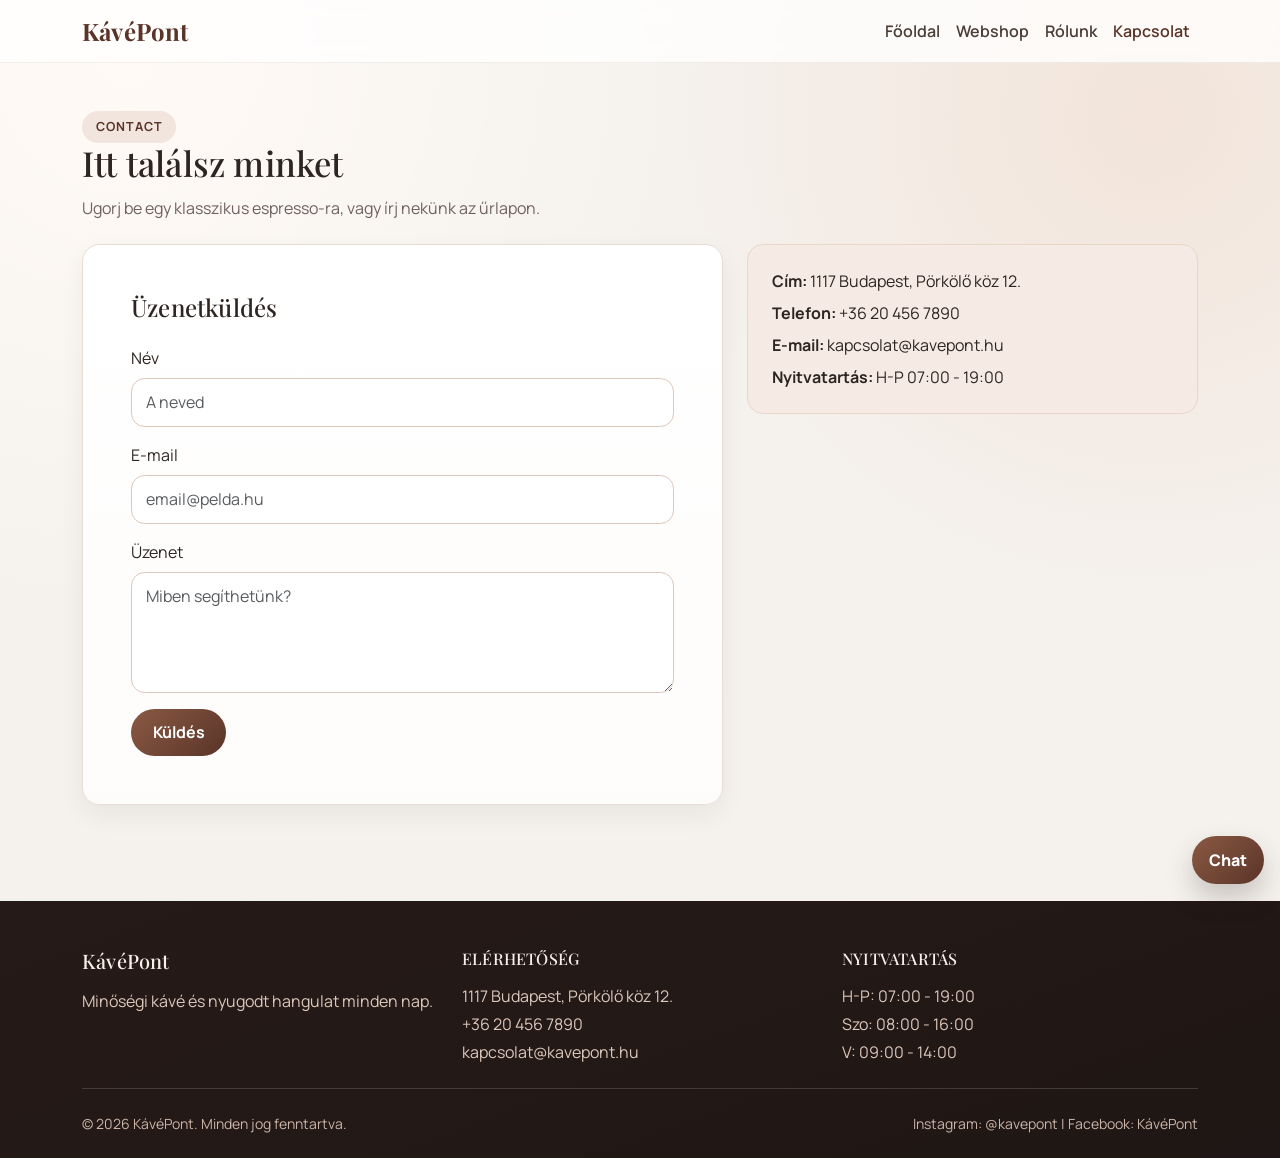
==== commit ed15150b: "Add files via upload" ====
--- a/kapcsolat.html
+++ b/kapcsolat.html
@@ -1,26 +1,20 @@
 ﻿<!DOCTYPE html>
 <html lang="hu">
-
 <head>
     <meta charset="UTF-8">
     <meta name="viewport" content="width=device-width, initial-scale=1.0">
     <title>KávéPont | Kapcsolat</title>
     <link rel="preconnect" href="https://fonts.googleapis.com">
     <link rel="preconnect" href="https://fonts.gstatic.com" crossorigin>
-    <link
-        href="https://fonts.googleapis.com/css2?family=Manrope:wght@400;500;600;700;800&family=Playfair+Display:wght@600;700;800&display=block"
-        rel="stylesheet">
-    <link href="https://cdn.jsdelivr.net/npm/bootstrap@5.3.3/dist/css/bootstrap.min.css" rel="stylesheet"
-        integrity="sha384-QWTKZyjpPEjISv5WaRU9OFeRpok6YctnYmDr5pNlyT2bRjXh0JMhjY6hW+ALEwIH" crossorigin="anonymous">
+    <link href="https://fonts.googleapis.com/css2?family=Manrope:wght@400;500;600;700;800&family=Playfair+Display:wght@600;700;800&display=swap" rel="stylesheet">
+    <link href="https://cdn.jsdelivr.net/npm/bootstrap@5.3.3/dist/css/bootstrap.min.css" rel="stylesheet" integrity="sha384-QWTKZyjpPEjISv5WaRU9OFeRpok6YctnYmDr5pNlyT2bRjXh0JMhjY6hW+ALEwIH" crossorigin="anonymous">
     <link rel="stylesheet" href="styles.css">
 </head>
-
 <body>
-    <nav class="navbar navbar-expand-lg glass-nav">
+    <nav class="navbar navbar-expand-lg glass-nav sticky-top">
         <div class="container">
             <a class="navbar-brand brand-text" href="index.html">KávéPont</a>
-            <button class="navbar-toggler" type="button" data-bs-toggle="collapse" data-bs-target="#mainNav"
-                aria-controls="mainNav" aria-expanded="false" aria-label="Navigáció váltása">
+            <button class="navbar-toggler" type="button" data-bs-toggle="collapse" data-bs-target="#mainNav" aria-controls="mainNav" aria-expanded="false" aria-label="Navigáció váltása">
                 <span class="navbar-toggler-icon"></span>
             </button>
             <div class="collapse navbar-collapse" id="mainNav">
@@ -28,16 +22,8 @@
                     <li class="nav-item"><a class="nav-link" href="index.html">Főoldal</a></li>
                     <li class="nav-item"><a class="nav-link" href="menu.html">Webshop</a></li>
                     <li class="nav-item"><a class="nav-link" href="rolunk.html">Rólunk</a></li>
-                    <li class="nav-item"><a class="nav-link active" aria-current="page"
-                            href="kapcsolat.html">Kapcsolat</a></li>
+                    <li class="nav-item"><a class="nav-link active" aria-current="page" href="kapcsolat.html">Kapcsolat</a></li>
                 </ul>
-                <div class="d-flex ms-lg-3 mt-3 mt-lg-0">
-                    <button type="button" class="btn btn-coffee-outline cart-nav-btn" data-bs-toggle="modal"
-                        data-bs-target="#cartModal">
-                        Kosár
-                        <span id="cart-count" class="badge rounded-pill cart-count ms-2">0 tétel</span>
-                    </button>
-                </div>
             </div>
         </div>
     </nav>
@@ -46,7 +32,7 @@
         <div class="container">
             <div class="row g-4 align-items-center mb-2">
                 <div class="col-lg-6 fade-up">
-                    <span class="kicker">Kontakt</span>
+                    <span class="kicker">Contact</span>
                     <h1 class="section-title">Itt találsz minket</h1>
                     <p class="section-lead">Ugorj be egy klasszikus espresso-ra, vagy írj nekünk az űrlapon.</p>
                 </div>
@@ -67,20 +53,18 @@
                             </div>
                             <div class="mb-3">
                                 <label for="email" class="form-label">E-mail</label>
-                                <input type="email" class="form-control clean-input" id="email"
-                                    placeholder="email@pelda.hu">
+                                <input type="email" class="form-control clean-input" id="email" placeholder="email@pelda.hu">
                             </div>
                             <div class="mb-3">
                                 <label for="message" class="form-label">Üzenet</label>
-                                <textarea class="form-control clean-input" id="message" rows="4"
-                                    placeholder="Miben segíthetünk?"></textarea>
+                                <textarea class="form-control clean-input" id="message" rows="4" placeholder="Miben segíthetünk?"></textarea>
                             </div>
-                            <button type="submit" class="btn btn-coffee" id="contact-submit-btn">Küldés</button>
+                            <button type="submit" class="btn btn-coffee">Küldés</button>
                         </form>
                     </div>
                 </div>
 
-                <div class="col-lg-5 fade-up delay-1">
+                                <div class="col-lg-5 fade-up delay-1">
                     <div class="contact-block p-4">
                         <p class="mb-2"><strong>Cím:</strong> 1117 Budapest, Pörkölő köz 12.</p>
                         <p class="mb-2"><strong>Telefon:</strong> +36 20 456 7890</p>
@@ -112,41 +96,19 @@
                     <p class="mb-0 text-footer">V: 09:00 - 14:00</p>
                 </div>
             </div>
-            <div
-                class="d-flex flex-column flex-md-row justify-content-between align-items-md-center pt-4 mt-4 border-top footer-bottom">
+            <div class="d-flex flex-column flex-md-row justify-content-between align-items-md-center pt-4 mt-4 border-top footer-bottom">
                 <small>&copy; 2026 KávéPont. Minden jog fenntartva.</small>
                 <small>Instagram: @kavepont | Facebook: KávéPont</small>
             </div>
         </div>
     </footer>
 
-    <script src="https://cdn.jsdelivr.net/npm/bootstrap@5.3.3/dist/js/bootstrap.bundle.min.js"
-        integrity="sha384-YvpcrYf0tY3lHB60NNkmXc5s9fDVZLESaAA55NDzOxhy9GkcIdslK1eN7N6jIeHz"
-        crossorigin="anonymous"></script>
-    <script src="cart.js"></script>
+    <script src="https://cdn.jsdelivr.net/npm/bootstrap@5.3.3/dist/js/bootstrap.bundle.min.js" integrity="sha384-YvpcrYf0tY3lHB60NNkmXc5s9fDVZLESaAA55NDzOxhy9GkcIdslK1eN7N6jIeHz" crossorigin="anonymous"></script>
     <script src="chatbot.js"></script>
-    <script>
-        const contactForm = document.querySelector('form');
-        const contactBtn = document.getElementById('contact-submit-btn');
-        if (contactForm) {
-            contactForm.addEventListener('submit', function (e) {
-                e.preventDefault();
-                const origText = contactBtn.textContent;
-                contactBtn.innerHTML = '<span class="spinner-border spinner-border-sm" role="status" aria-hidden="true"></span> Küldés...';
-                contactBtn.disabled = true;
-                setTimeout(() => {
-                    contactBtn.innerHTML = 'Sikeresen elküldve! <svg width="1em" height="1em" viewBox="0 0 16 16" class="bi bi-check-circle-fill ms-1" fill="currentColor" xmlns="http://www.w3.org/2000/svg"><path d="M16 8A8 8 0 1 1 0 8a8 8 0 0 1 16 0zm-3.97-3.03a.75.75 0 0 0-1.08.022L7.477 9.417 5.384 7.323a.75.75 0 0 0-1.06 1.06L6.97 11.03a.75.75 0 0 0 1.079-.02l3.992-4.99a.75.75 0 0 0-.01-1.05z"/></svg>';
-                    contactBtn.classList.replace('btn-coffee', 'btn-success');
-                    contactForm.reset();
-                    setTimeout(() => {
-                        contactBtn.textContent = origText;
-                        contactBtn.classList.replace('btn-success', 'btn-coffee');
-                        contactBtn.disabled = false;
-                    }, 3500);
-                }, 1200);
-            });
-        }
-    </script>
 </body>
+</html>
 
-</html>+
+
+
+
--- a/styles.css
+++ b/styles.css
@@ -1,76 +1,27 @@
 :root {
-    --bg-main: #fcf9f6;
-    --bg-soft: #ffffff;
-    --bg-dark: #1a1412;
-    --coffee-900: #3b2015;
-    --coffee-700: #593527;
-    --coffee-500: #8c5844;
-    --coffee-300: #cbb4a8;
-    --coffee-100: #efe8e3;
-    --text-main: #2a221f;
-    --text-soft: #6e615b;
-    --text-muter: #a3958f;
-    --line: #e6dfdb;
+    --bg-main: #f5f2ee;
+    --bg-soft: #fbf9f6;
+    --bg-dark: #1f1715;
+    --coffee-700: #5a3428;
+    --coffee-500: #8a5a44;
+    --coffee-300: #d8b9a7;
+    --text-main: #2d2522;
+    --text-soft: #6f625c;
+    --line: #e8ddd4;
     --white: #ffffff;
-    --accent: #d4a373;
-
-    --shadow-sm: 0 4px 12px rgba(42, 34, 31, 0.04);
-    --shadow-md: 0 12px 28px rgba(42, 34, 31, 0.08);
-    --shadow-lg: 0 24px 48px rgba(42, 34, 31, 0.12);
-    --shadow-hover: 0 16px 36px rgba(140, 88, 68, 0.15);
-
-    --radius-md: 0.85rem;
-    --radius-lg: 1.25rem;
-    --radius-xl: 1.75rem;
-    --radius-pill: 9999px;
-
-    --transition: all 0.3s cubic-bezier(0.25, 1, 0.5, 1);
 }
 
 * {
     box-sizing: border-box;
-}
-
-::selection {
-    background-color: var(--coffee-300);
-    color: var(--coffee-900);
-}
-
-::-webkit-scrollbar {
-    width: 10px;
-}
-
-::-webkit-scrollbar-track {
-    background: var(--bg-main);
-}
-
-::-webkit-scrollbar-thumb {
-    background: var(--coffee-300);
-    border-radius: var(--radius-pill);
-    border: 3px solid var(--bg-main);
-}
-
-::-webkit-scrollbar-thumb:hover {
-    background: var(--coffee-500);
-}
-
-html {
-    scrollbar-gutter: stable;
-    overflow-y: scroll;
-    /* Force vertical scroll space */
 }
 
 body {
     font-family: "Manrope", sans-serif;
     color: var(--text-main);
-    background: var(--bg-main);
-    background-image:
-        radial-gradient(circle at 15% 5%, rgba(228, 218, 211, 0.4) 0%, transparent 40%),
-        radial-gradient(circle at 85% 95%, rgba(212, 163, 115, 0.15) 0%, transparent 40%);
-    background-attachment: fixed;
-    line-height: 1.6;
-    margin: 0;
-    padding: 0;
+    background:
+        radial-gradient(circle at 10% 5%, #fffaf5 0%, transparent 35%),
+        radial-gradient(circle at 90% 10%, #f2e4da 0%, transparent 33%),
+        var(--bg-main);
 }
 
 h1,
@@ -81,388 +32,198 @@
 h6,
 .brand-text {
     font-family: "Playfair Display", serif;
-    letter-spacing: -0.01em;
-    color: var(--coffee-900);
+    letter-spacing: 0.2px;
 }
 
 .brand-text {
-    font-weight: 800;
-    font-size: 1.65rem;
-    background: linear-gradient(135deg, var(--coffee-900), var(--coffee-500));
-    -webkit-background-clip: text;
-    background-clip: text;
-    -webkit-text-fill-color: transparent;
-}
-
-/* Navbar CSS */
+    color: var(--coffee-700);
+    font-weight: 700;
+    font-size: 1.5rem;
+}
+
 .glass-nav {
-    background-color: rgba(252, 249, 246, 0.85) !important;
-    backdrop-filter: blur(16px);
-    -webkit-backdrop-filter: blur(16px);
-    border-bottom: 1px solid rgba(89, 53, 39, 0.08) !important;
-    padding: 0.5rem 0;
-    min-height: 72px;
-    display: flex;
-    align-items: center;
-    position: sticky;
-    top: 0;
-    z-index: 1030;
-    transition: background-color 0.3s ease, backdrop-filter 0.3s ease !important;
-}
-
-@media (min-width: 992px) {
-    .glass-nav {
-        height: 72px;
-        padding: 0;
-    }
+    background-color: rgba(255, 255, 255, 0.78) !important;
+    backdrop-filter: blur(10px);
+    border-bottom: 1px solid rgba(90, 52, 40, 0.08) !important;
 }
 
 .nav-link {
     font-weight: 600;
-    color: var(--text-soft);
-    position: relative;
-    padding: 0.5rem 1rem !important;
-    display: block;
-    width: fit-content;
-    white-space: nowrap;
-    transition: color 0.2s ease;
-}
-
-.nav-link::after {
-    content: '';
-    position: absolute;
-    bottom: 2px;
-    left: 50%;
-    transform: translateX(-50%);
-    width: 0;
-    height: 2px;
-    background-color: var(--coffee-500);
-    transition: width 0.3s cubic-bezier(0.25, 1, 0.5, 1);
-    border-radius: 2px;
-}
-
-.nav-link:hover {
-    color: var(--coffee-900);
-}
-
-.nav-link:hover::after,
-.nav-link.active::after {
-    width: 20px;
+    color: #4b3d37;
 }
 
 .nav-link.active {
-    color: var(--coffee-900) !important;
-    text-shadow: 0 0 .65px var(--coffee-900);
-    /* Avoid bold shifts */
-}
-
-/* Hero Section */
+    color: var(--coffee-700) !important;
+}
+
 .hero-section {
     position: relative;
-    padding: 7rem 0 5rem;
+    padding: 5.5rem 0 4rem;
     overflow: hidden;
 }
 
 .hero-section::before {
     content: "";
     position: absolute;
-    right: -10vw;
-    top: -10vw;
-    width: 45vw;
-    height: 45vw;
-    background: radial-gradient(circle, rgba(212, 163, 115, 0.15) 0%, rgba(255, 255, 255, 0) 70%);
+    right: -120px;
+    top: -120px;
+    width: 360px;
+    height: 360px;
+    background: radial-gradient(circle, rgba(138, 90, 68, 0.22) 0%, rgba(138, 90, 68, 0) 70%);
     pointer-events: none;
-    z-index: -1;
 }
 
 .kicker {
     display: inline-block;
-    padding: 0.4rem 1rem;
-    border-radius: var(--radius-pill);
-    background-color: var(--coffee-100);
-    color: var(--coffee-700);
-    font-size: 0.75rem;
-    font-weight: 800;
+    padding: 0.42rem 0.85rem;
+    border-radius: 999px;
+    background-color: #f1e5dd;
+    color: var(--coffee-700);
+    font-size: 0.78rem;
+    font-weight: 700;
     text-transform: uppercase;
-    letter-spacing: 0.12em;
+    letter-spacing: 0.08em;
+}
+
+.hero-title {
+    font-size: clamp(2rem, 4vw, 3.5rem);
+    line-height: 1.08;
+    margin-top: 1rem;
     margin-bottom: 1rem;
-    border: 1px solid rgba(89, 53, 39, 0.1);
-}
-
-.hero-title {
-    font-size: clamp(2.5rem, 5vw, 4rem);
-    line-height: 1.1;
-    margin-bottom: 1.25rem;
-    font-weight: 800;
 }
 
 .hero-sub {
     color: var(--text-soft);
-    font-size: 1.1rem;
-    max-width: 580px;
-    margin-bottom: 2rem;
-}
-
-/* Buttons */
+    font-size: 1.05rem;
+    max-width: 560px;
+}
+
 .btn-coffee {
-    background: linear-gradient(135deg, var(--coffee-700), var(--coffee-500));
+    background: linear-gradient(135deg, var(--coffee-500), var(--coffee-700));
     border: none;
     color: #fff;
-    border-radius: var(--radius-pill);
-    padding: 0.8rem 1.75rem;
-    font-weight: 700;
-    font-size: 0.95rem;
-    box-shadow: 0 4px 15px rgba(89, 53, 39, 0.3);
-    transition: var(--transition);
-    display: inline-flex;
-    align-items: center;
-    justify-content: center;
-    gap: 0.5rem;
+    border-radius: 999px;
+    padding: 0.72rem 1.35rem;
+    font-weight: 700;
 }
 
 .btn-coffee:hover,
 .btn-coffee:focus {
     color: #fff;
+    filter: brightness(0.95);
 }
 
 .btn-coffee-outline {
-    border: 2px solid var(--coffee-300);
-    color: var(--coffee-700);
-    background: transparent;
-    border-radius: var(--radius-pill);
-    padding: 0.75rem 1.6rem;
-    font-weight: 700;
-    font-size: 0.95rem;
-    transition: var(--transition);
-    display: inline-flex;
-    align-items: center;
-    justify-content: center;
-    gap: 0.5rem;
+    border: 1px solid #cfae9b;
+    color: var(--coffee-700);
+    background: #fff;
+    border-radius: 999px;
+    padding: 0.72rem 1.2rem;
+    font-weight: 700;
 }
 
 .btn-coffee-outline:hover {
-    background: var(--coffee-100);
-    color: var(--coffee-900);
-    border-color: var(--coffee-500);
-}
-
-/* Images */
+    background: #f5ebe4;
+    color: var(--coffee-700);
+}
+
 .page-photo {
     width: 100%;
-    max-height: 520px;
+    max-height: 460px;
     object-fit: cover;
-    border-radius: var(--radius-lg);
-    transition: var(--transition);
+    border-radius: 1.2rem;
 }
 
 .hero-photo {
-    box-shadow: var(--shadow-lg);
+    box-shadow: 0 24px 55px rgba(48, 33, 24, 0.18);
 }
 
 .feature-photo {
-    height: 240px;
+    height: 220px;
     object-fit: cover;
-    width: 100%;
-}
-
-/* Cards */
+}
+
 .soft-card {
     border: 1px solid var(--line);
-    background: rgba(255, 255, 255, 0.6);
-    backdrop-filter: blur(10px);
-    border-radius: var(--radius-lg);
-    box-shadow: var(--shadow-sm);
-    transition: var(--transition);
+    background: linear-gradient(180deg, #fff 0%, #fefcfb 100%);
+    border-radius: 1.1rem;
+    box-shadow: 0 10px 26px rgba(29, 18, 13, 0.06);
 }
 
 .soft-card:hover {
-    box-shadow: var(--shadow-md);
-    background: rgba(255, 255, 255, 0.95);
-    border-color: var(--coffee-100);
+    transform: translateY(-4px);
+    box-shadow: 0 18px 36px rgba(29, 18, 13, 0.1);
+    transition: 0.28s ease;
 }
 
 .stats-wrap {
-    background: rgba(255, 255, 255, 0.8);
-    backdrop-filter: blur(10px);
+    background: #fff;
     border: 1px solid var(--line);
-    border-radius: var(--radius-lg);
-    padding: 2rem 1.5rem;
-    transition: var(--transition);
-}
-
-.stats-wrap:hover {
-    box-shadow: var(--shadow-md);
-    border-color: var(--coffee-300);
+    border-radius: 1rem;
+    padding: 1.2rem;
 }
 
 .stat-number {
     font-family: "Playfair Display", serif;
-    font-size: 2.2rem;
-    font-weight: 800;
-    background: linear-gradient(135deg, var(--coffee-900), var(--coffee-500));
-    -webkit-background-clip: text;
-    background-clip: text;
-    -webkit-text-fill-color: transparent;
+    font-size: 1.7rem;
+    color: var(--coffee-700);
     margin-bottom: 0.2rem;
 }
 
 .section-title {
-    font-size: clamp(2rem, 3vw, 2.75rem);
-    margin-bottom: 1rem;
-    font-weight: 800;
+    font-size: clamp(1.6rem, 2.7vw, 2.35rem);
+    margin-bottom: 0.7rem;
 }
 
 .section-lead {
     color: var(--text-soft);
     max-width: 650px;
+}
+
+.menu-item {
+    border: 1px solid var(--line);
+    background-color: #fff;
+    border-radius: 1rem;
+}
+
+.shop-card .price {
     font-size: 1.05rem;
 }
 
-.text-coffee {
-    color: var(--coffee-700) !important;
-}
-
-/* Product Cards */
-.product-card {
-    display: flex;
-    flex-direction: column;
-    overflow: hidden;
-    height: 100%;
-    border: 1px solid rgba(89, 53, 39, 0.06);
-    background: linear-gradient(180deg, #ffffff 0%, #fefcfb 100%);
-    border-radius: var(--radius-lg);
-    transition: var(--transition);
-}
-
-.product-card .p-4 {
-    display: flex;
-    flex-direction: column;
-    flex-grow: 1;
-}
-
 .product-badge {
-    border: 1px solid var(--accent);
-    color: var(--coffee-900) !important;
-    background: var(--coffee-100) !important;
-    font-weight: 700;
-    padding: 0.35em 0.65em;
-    border-radius: var(--radius-pill);
-    font-size: 0.72rem;
-    text-transform: uppercase;
-    letter-spacing: 0.05em;
-}
-
-.product-meta {
-    border-top: 1px dashed var(--line);
-    padding-top: 1rem;
-    margin-top: auto;
-}
-
-.price {
-    font-size: 1.2rem;
-    color: var(--coffee-900);
-    font-weight: 800;
-    font-family: "Manrope", sans-serif;
-}
-
-/* Quantity Input Styling */
-.qty-wrap-modern {
-    border: 1px solid var(--coffee-300);
-    border-radius: var(--radius-pill);
-    background: #fff;
-    padding: 0.25rem 0.35rem 0.25rem 0.8rem;
+    border: 1px solid #dec7b9;
+    color: #6a4637 !important;
+    font-weight: 700;
+}
+
+.qty-wrap {
     display: flex;
     align-items: center;
-    gap: 0.5rem;
-    transition: var(--transition);
-}
-
-.qty-wrap-modern:focus-within {
-    border-color: var(--coffee-500);
-    box-shadow: 0 0 0 3px rgba(140, 88, 68, 0.15);
-}
-
-.qty-wrap-modern .form-label {
-    font-size: 0.8rem;
-    color: var(--text-soft);
-    font-weight: 700;
-    margin: 0;
-}
-
-.qty-wrap-modern .qty-input {
-    width: 60px;
-    height: 2.2rem;
-    border: 0;
-    background: var(--coffee-100);
-    border-radius: var(--radius-pill);
-    font-weight: 700;
+    gap: 0.25rem;
+}
+
+.qty-input {
+    width: 76px;
     text-align: center;
-    padding: 0.2rem;
-    color: var(--coffee-900);
-    transition: var(--transition);
-}
-
-.qty-wrap-modern .qty-input:focus {
-    outline: none;
-    box-shadow: none;
-    background: #fff;
-    border: 1px solid var(--coffee-300);
-}
-
-.cart-nav-btn {
-    min-width: 130px;
-    display: flex;
-    justify-content: center;
-    align-items: center;
+}
+
+.cart-panel {
+    position: sticky;
+    top: 88px;
 }
 
 .cart-count {
-    background: var(--coffee-100);
-    color: var(--coffee-900);
-    border: 1px solid var(--coffee-300);
-    font-weight: 800;
-    padding: 0.35em 0.7em;
-    font-size: 0.75rem;
-    box-shadow: 0 2px 5px rgba(0, 0, 0, 0.05);
-}
-
-/* Cart Modal Glassmorphism */
-.modal-backdrop.show {
-    opacity: 0.6;
-    backdrop-filter: blur(4px);
-}
-
-.shop-cart-modal {
-    border: 1px solid rgba(255, 255, 255, 0.8);
-    border-radius: var(--radius-xl);
-    background: rgba(253, 251, 249, 0.95);
-    backdrop-filter: blur(20px);
-    -webkit-backdrop-filter: blur(20px);
-    box-shadow: var(--shadow-lg);
-    overflow: hidden;
-}
-
-.shop-cart-modal .modal-header {
-    background: linear-gradient(to right, rgba(239, 232, 227, 0.5), transparent);
-    border-bottom: 1px solid rgba(89, 53, 39, 0.05) !important;
-    padding: 1.5rem 1.75rem 1rem;
-}
-
-.shop-cart-modal .modal-body {
-    padding: 1rem 1.75rem 1.5rem;
-}
-
-.modern-cart-item {
-    border: 1px dashed var(--coffee-300);
-    background: rgba(255, 255, 255, 0.6);
-    transition: var(--transition);
-}
-
-.modern-cart-item:hover {
-    background: #fff;
-    border-style: solid;
-    transform: translateX(4px);
-    box-shadow: var(--shadow-sm);
+    background: #f1e5dd;
+    border: 1px solid #dec7b9;
+    color: #6a4637;
+    font-weight: 700;
+}
+
+.cart-list {
+    border-top: 1px solid var(--line);
+    border-bottom: 1px solid var(--line);
+    padding-top: 0.85rem;
+    padding-bottom: 0.85rem;
 }
 
 .cart-item {
@@ -484,264 +245,477 @@
 }
 
 .btn-remove {
-    border: 1px solid var(--coffee-300);
-    color: var(--coffee-700);
-    background: #fff;
-    border-radius: var(--radius-pill);
+    border: 1px solid #d3b9aa;
+    color: var(--coffee-700);
+    background: #fff;
+    border-radius: 999px;
     font-weight: 700;
 }
 
 .btn-remove:hover {
-    background: var(--coffee-100);
-    color: var(--coffee-900);
+    background: #f5ebe4;
+    color: var(--coffee-700);
 }
 
 .cart-summary {
-    background: var(--coffee-100);
-    border: 1px solid rgba(89, 53, 39, 0.1);
-    border-radius: var(--radius-lg);
-    padding: 1.25rem;
+    background: #f8f3ee;
+    border: 1px solid #e8d6ca;
+    border-radius: 0.9rem;
+    padding: 0.9rem 1rem;
 }
 
 .total-row {
-    padding-top: 0.75rem;
-    margin-top: 0.5rem;
-    border-top: 2px dashed rgba(89, 53, 39, 0.15);
-    font-size: 1.15rem;
-}
-
-/* Forms */
-.clean-input {
-    border-radius: var(--radius-md);
-    border: 1px solid var(--coffee-300);
-    padding: 0.8rem 1rem;
-    background: #fff;
-    font-weight: 500;
-    transition: var(--transition);
-}
-
-.clean-input:focus {
-    border-color: var(--coffee-500);
-    box-shadow: 0 0 0 4px rgba(140, 88, 68, 0.1);
-    outline: none;
-}
-
-/* About / Contact blocks */
+    padding-top: 0.45rem;
+    margin-top: 0.35rem;
+    border-top: 1px dashed #cfb5a4;
+    font-size: 1.02rem;
+}
+
+.price {
+    color: var(--coffee-700);
+    font-weight: 800;
+}
+
 .about-box,
 .contact-block {
-    background-color: var(--coffee-100);
-    border: 1px solid rgba(89, 53, 39, 0.08);
-    border-radius: var(--radius-lg);
-    box-shadow: var(--shadow-sm);
+    background-color: #f5ebe4;
+    border: 1px solid #e8d6ca;
+    border-radius: 1rem;
+}
+
+.story-card {
+    border: 1px solid #e8d6ca;
+    background: linear-gradient(180deg, #fffdfc 0%, #f8efe8 100%);
+}
+
+.timeline-wrap {
+    border: 1px solid #eadccf;
+    background: linear-gradient(145deg, #fffefc 0%, #f7eee7 100%);
 }
 
 .milestone-card {
     background: #fff;
-    border: 1px solid var(--line);
-    border-radius: var(--radius-md);
-    padding: 1.25rem;
-    box-shadow: 0 4px 15px rgba(0, 0, 0, 0.02);
-    transition: var(--transition);
-}
-
-.milestone-card:hover {
-    border-color: var(--coffee-300);
-    box-shadow: var(--shadow-md);
+    border: 1px solid #e9ddd4;
+    border-radius: 0.9rem;
+    padding: 1rem;
 }
 
 .milestone-year {
     font-family: "Playfair Display", serif;
-    font-size: 1.5rem;
-    font-weight: 800;
-    color: var(--accent);
-    margin-bottom: 0.25rem;
-}
-
-/* Footer */
+    font-weight: 700;
+    color: var(--coffee-700);
+    margin-bottom: 0.35rem;
+}
+
+.clean-input {
+    border-radius: 0.85rem;
+    border-color: #dcc7bb;
+    padding: 0.72rem 0.9rem;
+}
+
+.clean-input:focus {
+    border-color: #b07a61;
+    box-shadow: 0 0 0 0.25rem rgba(176, 122, 97, 0.18);
+}
+
 .footer-section {
-    background: var(--bg-dark);
-    color: var(--coffee-100);
-    margin-top: 4rem;
-    border-top: 4px solid var(--coffee-700);
+    background: linear-gradient(160deg, #261a17 0%, #1f1715 100%);
+    color: #f8efe8;
+    margin-top: 3rem;
 }
 
 .text-footer {
-    color: var(--text-muter);
+    color: #dcc7bb;
 }
 
 .footer-bottom {
-    border-color: rgba(255, 255, 255, 0.08) !important;
-    color: var(--text-muter);
-}
-
-/* Animations */
+    border-color: rgba(255, 255, 255, 0.15) !important;
+    color: #cbb4a8;
+}
+
 .fade-up {
-    animation: fadeUp 0.8s cubic-bezier(0.16, 1, 0.3, 1) both;
+    animation: fadeUp 0.75s ease both;
 }
 
 .delay-1 {
-    animation-delay: 0.1s;
+    animation-delay: 0.12s;
 }
 
 .delay-2 {
-    animation-delay: 0.2s;
+    animation-delay: 0.24s;
 }
 
 .delay-3 {
-    animation-delay: 0.3s;
+    animation-delay: 0.36s;
 }
 
 @keyframes fadeUp {
     from {
         opacity: 0;
-        transform: translateY(24px);
-    }
-
+        transform: translateY(16px);
+    }
     to {
         opacity: 1;
         transform: translateY(0);
     }
 }
 
-@keyframes fadeOut {
-    to {
-        opacity: 0;
-        transform: translateX(10px);
-    }
-}
-
-/* Chatbot Restyling */
+@media (max-width: 991px) {
+    .hero-section {
+        padding-top: 4rem;
+    }
+
+    .hero-sub {
+        max-width: 100%;
+    }
+}
+
+/* Webshop redesign */
+.shop-main {
+    position: relative;
+}
+
+.shop-main::before {
+    content: "";
+    position: absolute;
+    inset: 1.8rem auto auto 6%;
+    width: 220px;
+    height: 220px;
+    background: radial-gradient(circle, rgba(138, 90, 68, 0.2) 0%, rgba(138, 90, 68, 0) 70%);
+    pointer-events: none;
+    z-index: -1;
+}
+
+.shop-main::after {
+    content: "";
+    position: absolute;
+    inset: auto 5% 2.2rem auto;
+    width: 260px;
+    height: 260px;
+    background: radial-gradient(circle, rgba(216, 185, 167, 0.35) 0%, rgba(216, 185, 167, 0) 72%);
+    pointer-events: none;
+    z-index: -1;
+}
+
+.shop-hero {
+    border: 1px solid #eadccf;
+    background: linear-gradient(130deg, #fffefc 0%, #f8f0ea 54%, #f4e7de 100%);
+    box-shadow: 0 20px 48px rgba(45, 28, 20, 0.09);
+}
+
+.shop-hero-photo {
+    height: 100%;
+    min-height: 280px;
+    border-radius: 0;
+    object-fit: cover;
+}
+
+.shop-hero-media {
+    border-left: 1px solid rgba(120, 78, 59, 0.14);
+}
+
+.shop-highlights {
+    display: flex;
+    flex-wrap: wrap;
+    gap: 0.55rem;
+}
+
+.shop-pill {
+    border: 1px solid #d7bcae;
+    border-radius: 999px;
+    padding: 0.45rem 0.78rem;
+    font-size: 0.83rem;
+    font-weight: 700;
+    color: #6a4637;
+    background: rgba(255, 255, 255, 0.78);
+}
+
+.shop-grid-head {
+    border: 1px solid #eadccf;
+    border-radius: 1rem;
+    padding: 1rem 1.15rem;
+    background: rgba(255, 255, 255, 0.72);
+    backdrop-filter: blur(3px);
+}
+
+.shop-count {
+    border: 1px solid #dec7b9;
+    border-radius: 999px;
+    background: #fff;
+    color: #6a4637;
+    font-weight: 700;
+    font-size: 0.86rem;
+    padding: 0.34rem 0.78rem;
+}
+
+.products-grid > [class*="col-"] {
+    display: flex;
+}
+
+.product-card {
+    width: 100%;
+    border: 1px solid #eadacd;
+    background: linear-gradient(180deg, #fffeff 0%, #fcf6f1 100%);
+    transition: transform 0.28s ease, box-shadow 0.28s ease;
+}
+
+.product-card .feature-photo {
+    height: 214px;
+    transition: transform 0.32s ease;
+}
+
+.product-card:hover {
+    transform: translateY(-6px);
+    box-shadow: 0 20px 34px rgba(33, 20, 14, 0.12);
+}
+
+.product-card:hover .feature-photo {
+    transform: scale(1.035);
+}
+
+.product-badge {
+    border: 1px solid #d6b9a9;
+    color: #6a4637 !important;
+    background: #fffaf6 !important;
+    font-weight: 800;
+    letter-spacing: 0.02em;
+}
+
+.product-copy {
+    min-height: 48px;
+}
+
+.product-meta {
+    border-top: 1px dashed #dec8ba;
+    padding-top: 0.75rem;
+}
+
+.qty-wrap-modern {
+    border: 1px solid #dbc3b4;
+    border-radius: 999px;
+    background: #fff;
+    padding: 0.22rem 0.32rem 0.22rem 0.66rem;
+    gap: 0.45rem;
+}
+
+.qty-wrap-modern .form-label {
+    font-size: 0.78rem;
+    color: var(--text-soft);
+    font-weight: 700;
+}
+
+.qty-wrap-modern .qty-input {
+    width: 66px;
+    height: 2rem;
+    border: 0;
+    background: #f7eee8;
+    border-radius: 999px;
+    font-weight: 700;
+    padding: 0.2rem 0.35rem;
+}
+
+.qty-wrap-modern .qty-input:focus {
+    box-shadow: 0 0 0 0.16rem rgba(176, 122, 97, 0.2);
+}
+
+.cart-aside .cart-panel {
+    background: linear-gradient(165deg, #fffdfa 0%, #f8ede4 100%);
+    border: 1px solid #e6d3c7;
+    box-shadow: 0 16px 34px rgba(31, 20, 14, 0.1);
+}
+
+.cart-nav-btn {
+    display: inline-flex;
+    align-items: center;
+}
+
+.shop-cart-modal {
+    border: 1px solid #e6d3c7;
+    border-radius: 1rem;
+    background: linear-gradient(165deg, #fffdfa 0%, #f8ede4 100%);
+}
+
+.shop-cart-modal .modal-body {
+    padding-top: 0.5rem;
+}
+
+.cart-helper {
+    color: var(--text-soft);
+    font-size: 0.9rem;
+}
+
+.cart-list {
+    max-height: 290px;
+    overflow-y: auto;
+    scrollbar-width: thin;
+}
+
+.cart-item {
+    padding: 0.5rem 0;
+    margin-bottom: 0;
+    border-bottom: 1px dashed #d7bfae;
+}
+
+.cart-item:last-child {
+    border-bottom: 0;
+}
+
+.checkout-note {
+    color: var(--text-soft);
+    font-size: 0.84rem;
+}
+
+@media (max-width: 991px) {
+    .shop-hero-media {
+        border-left: 0;
+        border-top: 1px solid rgba(120, 78, 59, 0.14);
+    }
+
+    .shop-hero-photo {
+        min-height: 240px;
+    }
+
+    .shop-grid-head {
+        padding: 0.95rem 1rem;
+    }
+}
+
+@media (max-width: 575px) {
+    .product-copy {
+        min-height: auto;
+    }
+
+    .product-meta {
+        align-items: flex-start !important;
+        flex-direction: column;
+        gap: 0.7rem;
+    }
+
+    .qty-wrap-modern {
+        width: 100%;
+        justify-content: space-between;
+    }
+}
+
+/* Chatbot */
 .chatbot-widget {
     position: fixed;
-    right: 1.5rem;
-    bottom: 1.5rem;
-    z-index: 1050;
+    right: 1rem;
+    bottom: 1rem;
+    z-index: 1200;
     display: flex;
     flex-direction: column;
     align-items: flex-end;
-    gap: 0.75rem;
+    gap: 0.7rem;
 }
 
 .chatbot-toggle {
     border: 0;
-    border-radius: var(--radius-pill);
-    padding: 0.8rem 1.4rem;
+    border-radius: 999px;
+    padding: 0.75rem 1.05rem;
     font-weight: 800;
     color: #fff;
-    background: linear-gradient(135deg, var(--coffee-700), var(--coffee-500));
-    box-shadow: var(--shadow-md);
-    transition: var(--transition);
-    display: flex;
-    align-items: center;
-    gap: 0.5rem;
+    background: linear-gradient(135deg, var(--coffee-500), var(--coffee-700));
+    box-shadow: 0 14px 28px rgba(40, 25, 17, 0.22);
+    transition: transform 0.2s ease, filter 0.2s ease;
 }
 
 .chatbot-toggle:hover {
-    box-shadow: var(--shadow-lg);
+    transform: translateY(-2px);
+    filter: brightness(0.96);
 }
 
 .chatbot-panel {
-    width: min(380px, calc(100vw - 2rem));
-    max-height: min(75vh, 600px);
+    width: min(360px, calc(100vw - 1.4rem));
+    max-height: min(72vh, 560px);
     display: none;
     flex-direction: column;
-    border: 1px solid rgba(255, 255, 255, 0.4);
-    border-radius: var(--radius-xl);
+    border: 1px solid #e3d1c5;
+    border-radius: 1rem;
     overflow: hidden;
-    background: rgba(252, 249, 246, 0.98);
-    backdrop-filter: blur(20px);
-    box-shadow: var(--shadow-lg);
-    transform-origin: bottom right;
+    background: #fffdfa;
+    box-shadow: 0 22px 42px rgba(28, 19, 14, 0.2);
 }
 
 .chatbot-panel.is-open {
     display: flex;
-    animation: chatbotScaleIn 0.35s cubic-bezier(0.16, 1, 0.3, 1) forwards;
+    animation: chatbotIn 0.2s ease;
 }
 
 .chatbot-header {
     display: flex;
     justify-content: space-between;
     align-items: center;
-    padding: 1.2rem;
-    background: linear-gradient(135deg, rgba(239, 232, 227, 0.8) 0%, rgba(255, 255, 255, 0) 100%);
-    border-bottom: 1px solid rgba(89, 53, 39, 0.05);
+    gap: 1rem;
+    padding: 0.9rem 0.95rem;
+    background: linear-gradient(170deg, #f6e8de 0%, #fdf7f2 100%);
+    border-bottom: 1px solid #eadacc;
 }
 
 .chatbot-title {
     margin: 0;
     font-family: "Playfair Display", serif;
-    font-size: 1.15rem;
-    font-weight: 800;
-    color: var(--coffee-900);
+    font-size: 1rem;
+    color: var(--coffee-700);
 }
 
 .chatbot-subtitle {
     margin: 0.1rem 0 0;
-    font-size: 0.8rem;
+    font-size: 0.77rem;
     color: var(--text-soft);
 }
 
 .chatbot-close {
-    border: 0;
-    border-radius: 50%;
-    width: 2.2rem;
-    height: 2.2rem;
-    background: #fff;
-    color: var(--coffee-900);
+    border: 1px solid #d6b9a8;
+    border-radius: 999px;
+    width: 1.9rem;
+    height: 1.9rem;
+    background: #fff;
+    color: #6a4637;
     font-weight: 800;
     line-height: 1;
-    display: flex;
-    align-items: center;
-    justify-content: center;
-    box-shadow: var(--shadow-sm);
-    transition: var(--transition);
-}
-
-.chatbot-close:hover {
-    background: var(--coffee-100);
 }
 
 .chatbot-quick {
     display: flex;
     flex-wrap: wrap;
-    gap: 0.4rem;
-    padding: 0.8rem 1rem;
-    background: rgba(255, 255, 255, 0.5);
-    border-bottom: 1px solid var(--line);
+    gap: 0.38rem;
+    padding: 0.72rem 0.8rem 0.4rem;
+    border-bottom: 1px solid #f0dfd4;
+    background: #fffcf9;
 }
 
 .chatbot-quick button {
-    border: 1px solid var(--coffee-300);
-    border-radius: var(--radius-pill);
-    background: #fff;
-    color: var(--coffee-700);
-    font-size: 0.78rem;
-    font-weight: 700;
-    padding: 0.4rem 0.8rem;
-    transition: var(--transition);
+    border: 1px solid #dcc2b3;
+    border-radius: 999px;
+    background: #fff;
+    color: #654537;
+    font-size: 0.76rem;
+    font-weight: 700;
+    padding: 0.32rem 0.62rem;
+    transition: background-color 0.2s ease, border-color 0.2s ease;
 }
 
 .chatbot-quick button:hover {
-    background: var(--coffee-700);
-    color: #fff;
-    border-color: var(--coffee-700);
+    background: #f8ede5;
+    border-color: #cea894;
 }
 
 .chatbot-messages {
-    min-height: 240px;
-    max-height: 380px;
+    min-height: 210px;
+    max-height: 340px;
     overflow-y: auto;
-    padding: 1rem;
+    padding: 0.95rem;
     display: flex;
     flex-direction: column;
-    gap: 0.8rem;
-    background: transparent;
+    gap: 0.62rem;
+    background:
+        radial-gradient(circle at 100% 0%, #fff4ec 0%, transparent 35%),
+        #fffdfa;
 }
 
 .chatbot-row {
     display: flex;
-    animation: slideInUp 0.3s cubic-bezier(0.16, 1, 0.3, 1);
 }
 
 .chatbot-row.user {
@@ -754,278 +728,92 @@
 
 .chatbot-bubble {
     margin: 0;
-    border-radius: 1rem;
-    padding: 0.75rem 0.9rem;
-    max-width: 85%;
-    font-size: 0.92rem;
-    line-height: 1.4;
+    border-radius: 0.88rem;
+    padding: 0.6rem 0.72rem;
+    max-width: 88%;
+    font-size: 0.9rem;
+    line-height: 1.35;
     white-space: pre-line;
-    box-shadow: 0 2px 8px rgba(0, 0, 0, 0.04);
 }
 
 .chatbot-row.bot .chatbot-bubble {
-    background: #fff;
-    color: var(--text-main);
-    border: 1px solid rgba(89, 53, 39, 0.05);
-    border-bottom-left-radius: 0.25rem;
+    background: #f2e6dc;
+    color: #4a3831;
 }
 
 .chatbot-row.user .chatbot-bubble {
-    background: linear-gradient(135deg, var(--coffee-700), var(--coffee-500));
+    background: linear-gradient(135deg, var(--coffee-500), var(--coffee-700));
     color: #fff;
-    border-bottom-right-radius: 0.25rem;
 }
 
 .chatbot-bubble.typing {
-    background: rgba(255, 255, 255, 0.8);
-    border: 1px dashed var(--coffee-300);
+    font-style: italic;
+    opacity: 0.82;
 }
 
 .chatbot-form {
     display: flex;
     gap: 0.5rem;
-    padding: 0.85rem;
-    background: #fff;
-    border-top: 1px solid var(--line);
+    padding: 0.78rem;
+    border-top: 1px solid #eadacc;
+    background: #fff;
 }
 
 .chatbot-form input {
     flex: 1;
     min-width: 0;
-    border: 1px solid var(--coffee-300);
-    border-radius: var(--radius-pill);
-    padding: 0.6rem 1rem;
+    border: 1px solid #dbc3b4;
+    border-radius: 999px;
+    padding: 0.54rem 0.78rem;
     font-size: 0.9rem;
-    background: var(--bg-main);
-    transition: var(--transition);
 }
 
 .chatbot-form input:focus {
     outline: 0;
-    background: #fff;
-    border-color: var(--coffee-500);
-    box-shadow: 0 0 0 3px rgba(140, 88, 68, 0.1);
+    border-color: #b07a61;
+    box-shadow: 0 0 0 0.2rem rgba(176, 122, 97, 0.14);
 }
 
 .chatbot-form button {
     border: 0;
-    border-radius: 50%;
-    width: 2.8rem;
-    height: 2.8rem;
+    border-radius: 999px;
+    padding: 0.54rem 0.86rem;
     background: var(--coffee-700);
     color: #fff;
     font-weight: 700;
-    display: flex;
-    align-items: center;
-    justify-content: center;
-    transition: var(--transition);
-}
-
-.chatbot-form button:hover {
-    background: var(--coffee-900);
 }
 
 .chatbot-form button:disabled {
-    opacity: 0.5;
+    opacity: 0.65;
     cursor: not-allowed;
 }
 
 .chatbot-note {
     margin: 0;
-    padding: 0.5rem 0.85rem 1rem;
-    color: var(--text-muter);
+    padding: 0 0.85rem 0.76rem;
+    color: var(--text-soft);
     font-size: 0.72rem;
     background: #fff;
-    text-align: center;
-}
-
-@keyframes chatbotScaleIn {
+}
+
+@keyframes chatbotIn {
     from {
         opacity: 0;
-        transform: scale(0.95) translateY(10px);
-    }
-
+        transform: translateY(8px) scale(0.985);
+    }
     to {
         opacity: 1;
-        transform: scale(1) translateY(0);
-    }
-}
-
-@keyframes slideInUp {
-    from {
-        opacity: 0;
-        transform: translateY(8px);
-    }
-
-    to {
-        opacity: 1;
-        transform: translateY(0);
-    }
-}
-
-/* Shop redesign specific enhancements */
-.shop-grid-head {
-    border: 1px solid rgba(255, 255, 255, 0.5);
-    border-radius: var(--radius-lg);
-    padding: 1.25rem 1.5rem;
-    background: rgba(255, 255, 255, 0.6);
-    backdrop-filter: blur(12px);
-    box-shadow: var(--shadow-sm);
-}
-
-.shop-count {
-    border: 1px solid rgba(89, 53, 39, 0.2);
-    border-radius: var(--radius-pill);
-    background: rgba(255, 255, 255, 0.9);
-    color: var(--coffee-700);
-    font-weight: 800;
-    font-size: 0.85rem;
-    padding: 0.4rem 0.85rem;
-}
-
-/* Responsive Enhancements */
-@media (max-width: 991.98px) {
-    .hero-section {
-        padding: 5rem 0 3rem;
-        text-align: center;
-    }
-
-    .hero-sub {
-        margin-left: auto;
-        margin-right: auto;
-    }
-
-    .hero-photo {
-        margin-top: 2rem;
-    }
-
-    .glass-nav .navbar-collapse {
-        background: rgba(255, 255, 255, 0.98);
-        backdrop-filter: blur(12px);
-        margin: 0.75rem 0 0;
-        padding: 0;
-        border-radius: var(--radius-lg);
-        box-shadow: var(--shadow-lg);
-        border: 1px solid var(--line);
-        overflow: hidden;
-        /* Prevents internal padding/margin from leaking during collapse */
-    }
-
-    .navbar-nav {
-        padding: 0.5rem 0;
-    }
-
-    .glass-nav .navbar-collapse .d-flex {
-        padding: 0 1rem 1.25rem;
-        margin: 0 !important;
-    }
-
-    .navbar-toggler {
-        border: none;
-        padding: 0.5rem;
-    }
-
-    .navbar-toggler:focus {
-        box-shadow: none;
-    }
-
-    .nav-link {
-        padding: 0.8rem 1rem !important;
-        width: 100%;
-        text-align: center;
-        border-bottom: 1px solid rgba(89, 53, 39, 0.05);
-    }
-
-    .nav-link:last-child {
-        border-bottom: none;
-    }
-
-    .nav-link::after {
-        display: none;
-    }
-
-    .cart-nav-btn {
-        width: 100%;
-        margin-top: 1rem;
-        min-width: 0;
-    }
-
-    .shop-highlights {
-        display: flex;
-        flex-direction: column;
-        gap: 0.5rem;
-        margin-top: 1rem;
-    }
-
-    .shop-highlights br {
-        display: none;
-    }
-
-    .shop-hero-media {
-        display: none;
-    }
-}
-
-@media (max-width: 767.98px) {
-    .hero-title {
-        font-size: 2.5rem;
-    }
-
-    .stats-wrap {
-        margin-bottom: 1rem;
-    }
-
-    .footer-section {
-        text-align: center;
-    }
-
+        transform: translateY(0) scale(1);
+    }
+}
+
+@media (max-width: 575px) {
     .chatbot-widget {
-        right: 1rem;
-        bottom: 1rem;
-    }
-
-    .chatbot-panel {
-        width: calc(100vw - 2rem);
-        right: 0;
-        bottom: 4rem;
-        position: fixed;
-    }
-
-    .qty-wrap-modern {
-        padding: 0.2rem 0.35rem 0.2rem 0.5rem;
-    }
-
-    .qty-wrap-modern .qty-input {
-        width: 45px;
-    }
-}
-
-/* Fix for User-added BRs in shop highlights on mobile */
-@media (max-width: 575.98px) {}
-
-@media (max-width: 575.98px) {
-    .modal-dialog {
-        margin: 0.5rem;
-    }
-
-    .shop-cart-modal .modal-header,
-    .shop-cart-modal .modal-body {
-        padding: 1rem;
-    }
-
-    .shop-highlights br {
-        display: none;
-    }
-
-    .shop-highlights .shop-pill {
-        display: block;
-        margin-bottom: 0.5rem;
-        width: fit-content;
-        margin-left: auto;
-        margin-right: auto;
-    }
-
-    .product-card {
-        margin-bottom: 2rem;
-    }
-}+        right: 0.6rem;
+        bottom: 0.6rem;
+    }
+
+    .chatbot-toggle {
+        padding: 0.72rem 0.95rem;
+    }
+}
